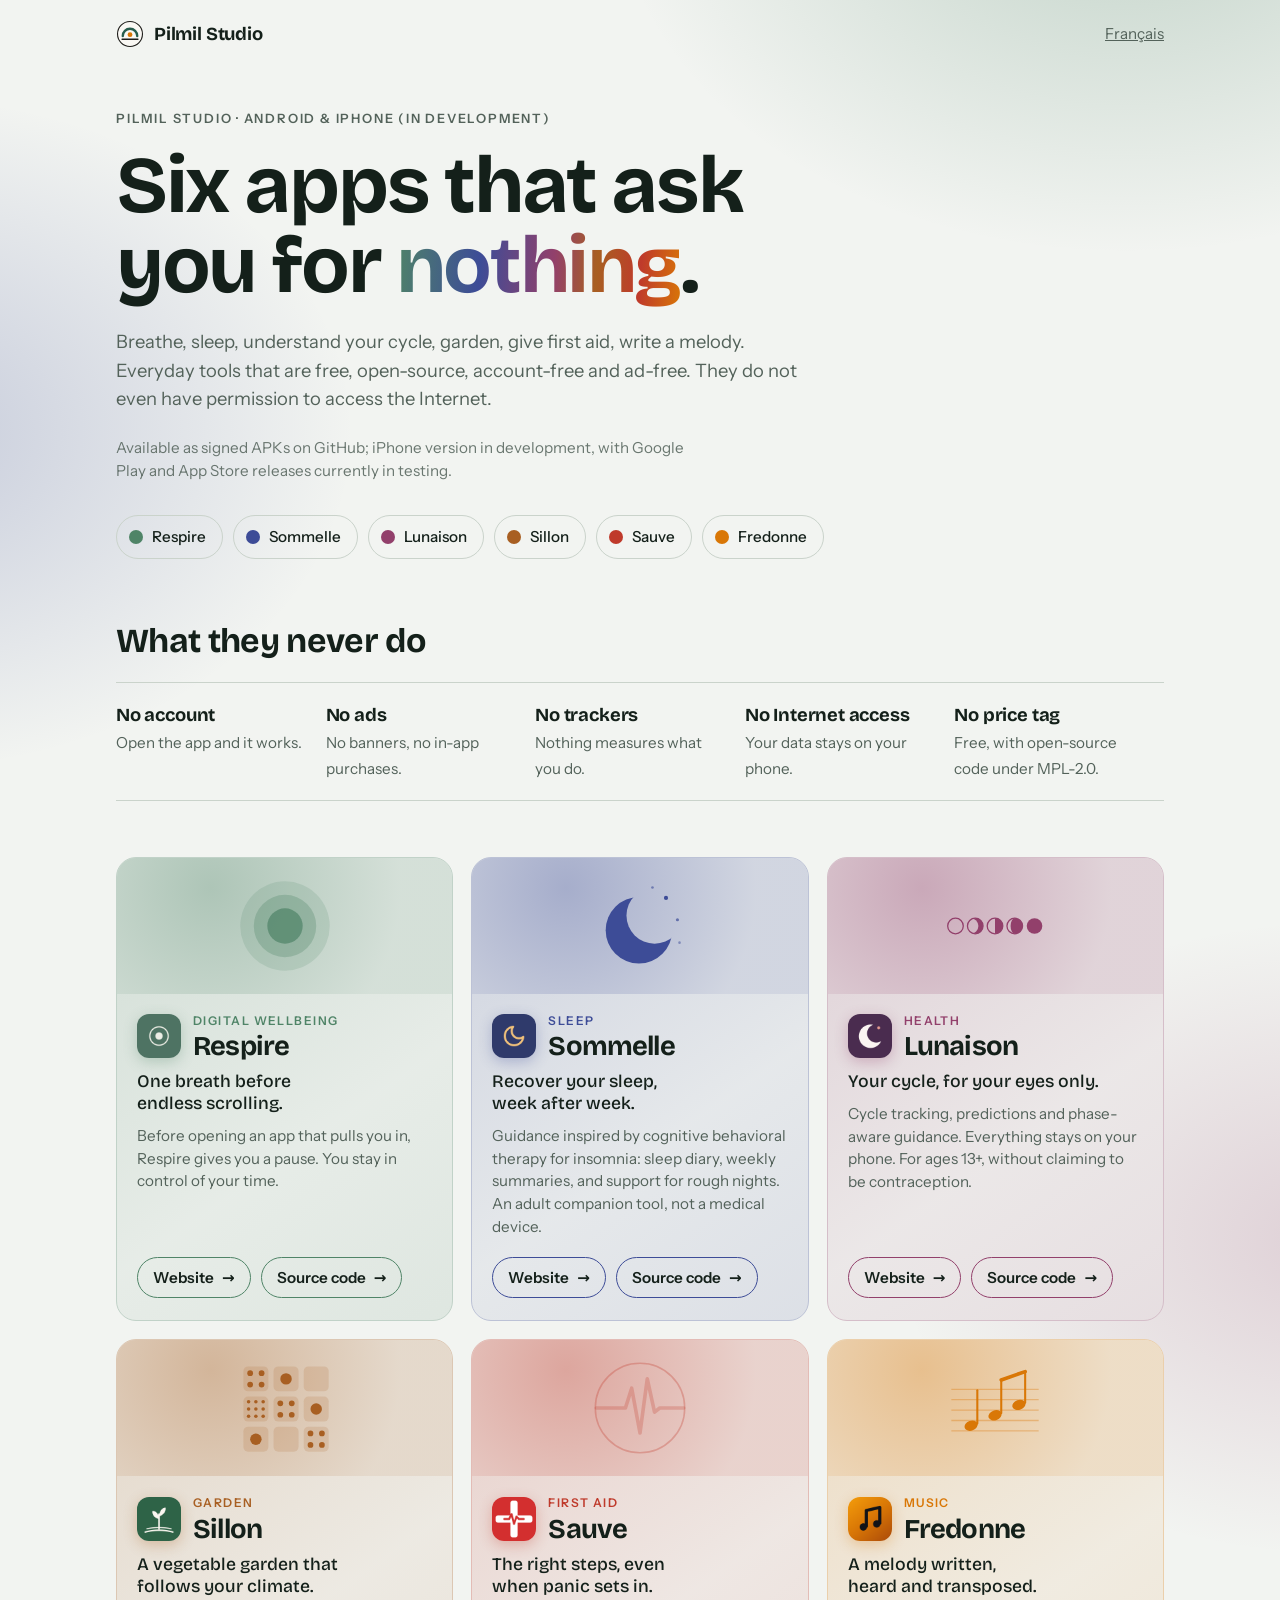
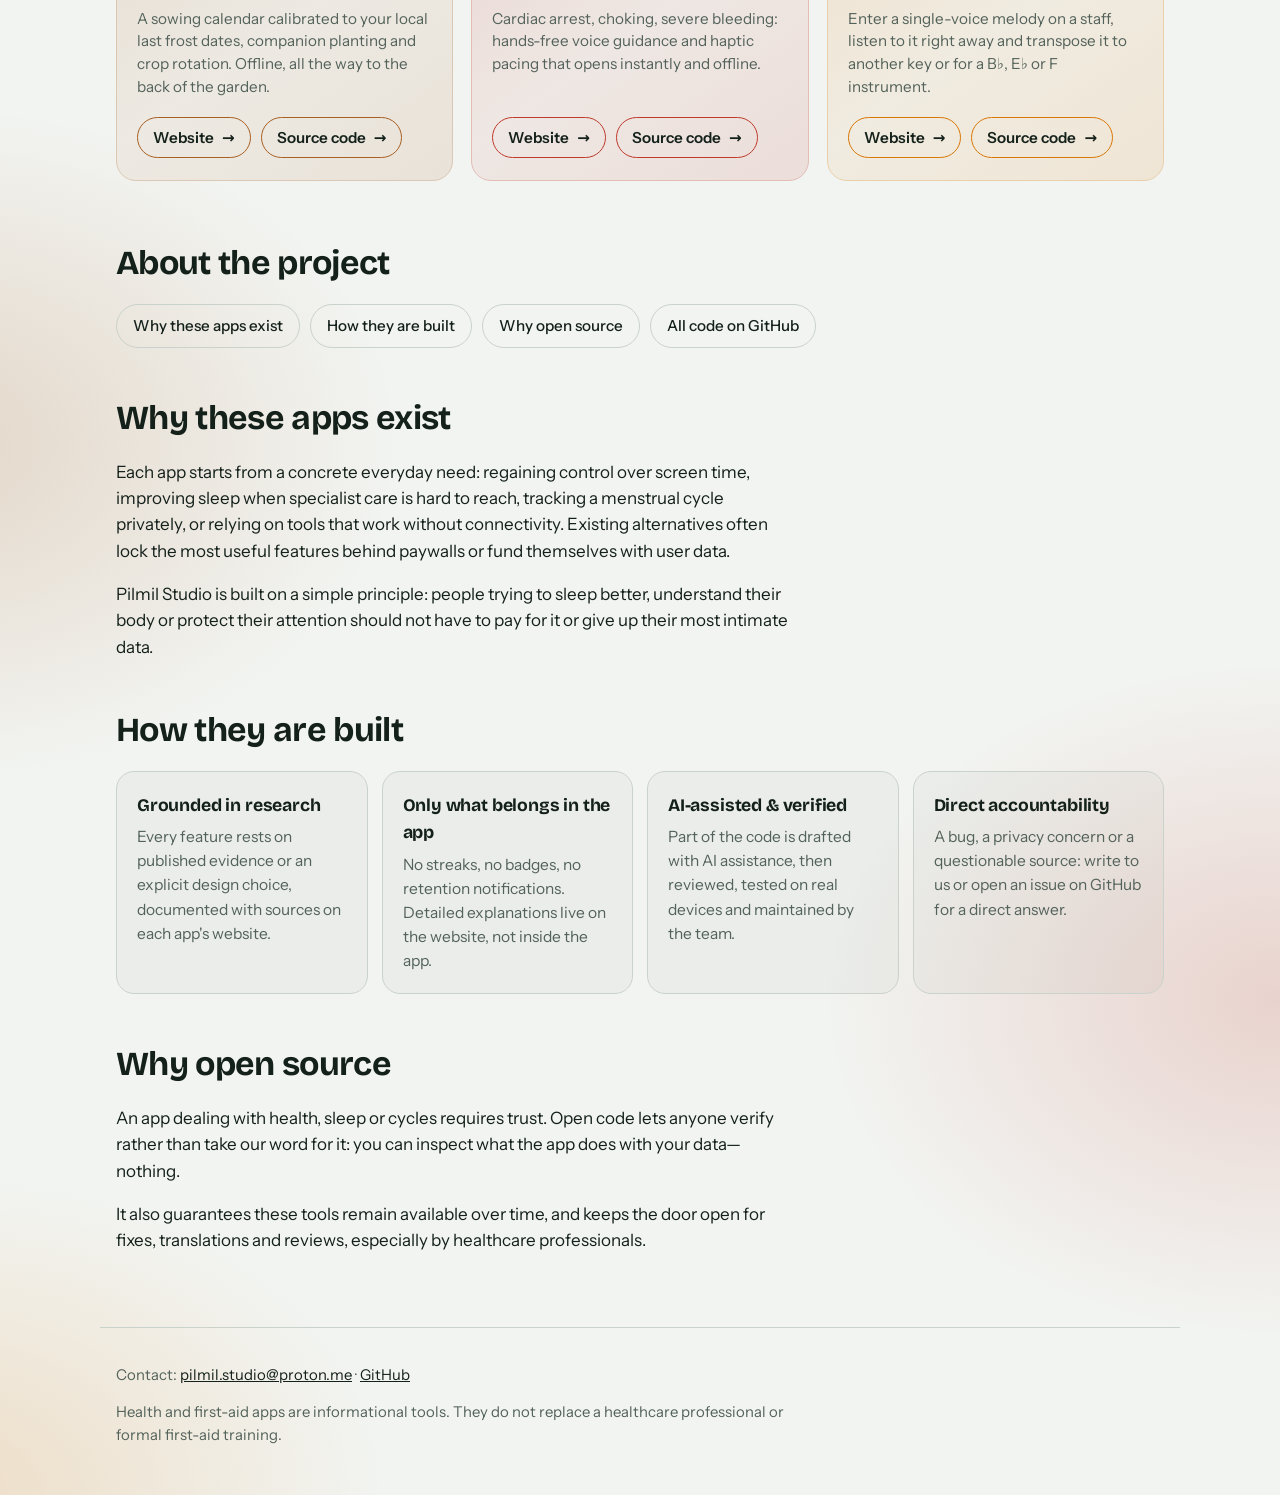
==== en/index.html @ 6a4587ff "docs,ui: remove city name from public metadata and update iOS/store testing status" ====
<!doctype html>
<html lang="en">
<head>
<meta charset="utf-8">
<meta name="viewport" content="width=device-width, initial-scale=1">
<title>Pilmil Studio · Free, open-source, offline apps (Android &amp; iPhone)</title>
<meta name="description" content="Free and open-source apps for Android and iPhone (in development) with no ads and no tracking, grounded in research: Respire, Sommelle, Lunaison, Sillon, Sauve and Fredonne.">
<meta property="og:type" content="website">
<meta property="og:title" content="Pilmil Studio · Free, open-source, offline apps (Android &amp; iPhone)">
<meta property="og:description" content="Six free and open-source apps for Android and iPhone with no ads and no data collection.">
<link rel="canonical" href="https://pilmil-studio.github.io/en/">
<link rel="alternate" hreflang="fr" href="https://pilmil-studio.github.io/">
<link rel="alternate" hreflang="en" href="https://pilmil-studio.github.io/en/">
<link rel="alternate" hreflang="x-default" href="https://pilmil-studio.github.io/">
<meta property="og:url" content="https://pilmil-studio.github.io/en/">
<meta property="og:site_name" content="Pilmil Studio">
<meta property="og:locale" content="en_US">
<meta property="og:locale:alternate" content="fr_FR">
<meta property="og:image" content="https://pilmil-studio.github.io/img/og-pilmil-1200x630.jpg">
<meta property="og:image:width" content="1200">
<meta property="og:image:height" content="630">
<meta property="og:image:alt" content="Pilmil Studio: free, open-source, offline apps">
<meta name="twitter:card" content="summary_large_image">
<script type="application/ld+json">{"@context":"https://schema.org","@graph":[{"@type":"Organization","@id":"https://pilmil-studio.github.io/#org","name":"Pilmil Studio","url":"https://pilmil-studio.github.io/","logo":"https://pilmil-studio.github.io/img/pilmil-logo-512.png","email":"pilmil.studio@proton.me","sameAs":["https://github.com/Pilmil-Studio"]},{"@type":"WebSite","url":"https://pilmil-studio.github.io/en/","name":"Pilmil Studio","inLanguage":"en","publisher":{"@id":"https://pilmil-studio.github.io/#org"}},{"@type":"MobileApplication","name":"Lunaison","operatingSystem":"Android, iOS","applicationCategory":"HealthApplication","description":"Offline menstrual cycle tracker, no account.","url":"https://pilmil-studio.github.io/lunaison/","offers":{"@type":"Offer","price":"0","priceCurrency":"EUR"},"license":"https://www.mozilla.org/MPL/2.0/","author":{"@id":"https://pilmil-studio.github.io/#org"}},{"@type":"MobileApplication","name":"Sommelle","operatingSystem":"Android, iOS","applicationCategory":"HealthApplication","description":"Offline CBT-I program for insomnia.","url":"https://pilmil-studio.github.io/sommelle/","offers":{"@type":"Offer","price":"0","priceCurrency":"EUR"},"license":"https://www.mozilla.org/MPL/2.0/","author":{"@id":"https://pilmil-studio.github.io/#org"}},{"@type":"MobileApplication","name":"Respire","operatingSystem":"Android, iOS","applicationCategory":"LifestyleApplication","description":"A breathing pause before the apps you open on autopilot.","url":"https://pilmil-studio.github.io/respire/","offers":{"@type":"Offer","price":"0","priceCurrency":"EUR"},"license":"https://www.mozilla.org/MPL/2.0/","author":{"@id":"https://pilmil-studio.github.io/#org"}},{"@type":"MobileApplication","name":"Sauve","operatingSystem":"Android, iOS","applicationCategory":"HealthApplication","description":"Offline first aid with voice and haptic guidance.","url":"https://pilmil-studio.github.io/sauve/","offers":{"@type":"Offer","price":"0","priceCurrency":"EUR"},"license":"https://www.mozilla.org/MPL/2.0/","author":{"@id":"https://pilmil-studio.github.io/#org"}},{"@type":"MobileApplication","name":"Sillon","operatingSystem":"Android, iOS","applicationCategory":"LifestyleApplication","description":"Vegetable garden planner based on your last frost date.","url":"https://pilmil-studio.github.io/sillon/","offers":{"@type":"Offer","price":"0","priceCurrency":"EUR"},"license":"https://www.mozilla.org/MPL/2.0/","author":{"@id":"https://pilmil-studio.github.io/#org"}},{"@type":"MobileApplication","name":"Fredonne","operatingSystem":"Android, iOS","applicationCategory":"MusicApplication","description":"Write, hear and transpose a melody, offline.","url":"https://pilmil-studio.github.io/fredonne/","offers":{"@type":"Offer","price":"0","priceCurrency":"EUR"},"license":"https://www.mozilla.org/MPL/2.0/","author":{"@id":"https://pilmil-studio.github.io/#org"}}]}</script>
<link rel="icon" href="../img/pilmil-ilot.svg" type="image/svg+xml">
<link rel="stylesheet" href="../css/home.css">
</head>
<body>
<header class="wrap top">
  <a class="mark" href="./" style="display:inline-flex;align-items:center;gap:10px;"><img src="../img/pilmil-ilot.svg" alt="" width="28" height="28" style="display:block;">Pilmil Studio</a>
  <a class="gh" href="../" lang="fr">Français</a>
</header>

<main id="top">
  <section class="wrap hero">
    <p class="kicker">Pilmil Studio · Android &amp; iPhone (in development)</p>
    <h1>Six apps that ask you for <span class="grad">nothing</span>.</h1>
    <p class="lead">Breathe, sleep, understand your cycle, garden, give first aid, write a melody. Everyday tools that are free, open-source, account-free and ad-free. They do not even have permission to access the Internet.</p>
    <p class="lead" style="font-size:0.95rem;opacity:0.85;">Available as signed APKs on GitHub; iPhone version in development, with Google Play and App Store releases currently in testing.</p>
    <ul class="pebbles">
      <li><a href="#respire" style="--c: var(--respire)"><i></i>Respire</a></li>
      <li><a href="#sommelle" style="--c: var(--sommelle)"><i></i>Sommelle</a></li>
      <li><a href="#lunaison" style="--c: var(--lunaison)"><i></i>Lunaison</a></li>
      <li><a href="#sillon" style="--c: var(--sillon)"><i></i>Sillon</a></li>
      <li><a href="#sauve" style="--c: var(--sauve)"><i></i>Sauve</a></li>
      <li><a href="#fredonne" style="--c: var(--fredonne)"><i></i>Fredonne</a></li>
    </ul>
  </section>

  <section class="wrap rules" aria-labelledby="rules-title">
    <h2 id="rules-title">What they never do</h2>
    <ul class="rule-list">
      <li><strong>No account</strong><span>Open the app and it works.</span></li>
      <li><strong>No ads</strong><span>No banners, no in-app purchases.</span></li>
      <li><strong>No trackers</strong><span>Nothing measures what you do.</span></li>
      <li><strong>No Internet access</strong><span>Your data stays on your phone.</span></li>
      <li><strong>No price tag</strong><span>Free, with open-source code under MPL-2.0.</span></li>
    </ul>
  </section>

  <section class="wrap apps" aria-label="The six apps">

    <article class="app" id="respire">
      <div class="glyph" aria-hidden="true">
        <svg viewBox="0 0 200 200" role="presentation">
          <circle class="breath b1 a-fill" cx="100" cy="100" r="86" fill-opacity="0.16"/>
          <circle class="breath b2 a-fill" cx="100" cy="100" r="60" fill-opacity="0.3"/>
          <circle class="breath b3 a-fill" cx="100" cy="100" r="34" fill-opacity="0.7"/>
        </svg>
      </div>
      <div class="copy">
        <div class="app-head">
          <img class="app-logo" src="../img/apps/respire.png" alt="Respire logo" width="44" height="44">
          <div>
            <span class="tag">Digital wellbeing</span>
            <h3>Respire</h3>
          </div>
        </div>
        <p class="promise">One breath before endless scrolling.</p>
        <p class="detail">Before opening an app that pulls you in, Respire gives you a pause. You stay in control of your time.</p>
        <div class="links"><a class="go" href="https://pilmil-studio.github.io/respire/">Website <span aria-hidden="true">→</span></a> <a class="go" href="https://github.com/Pilmil-Studio/respire">Source code <span aria-hidden="true">→</span></a></div>
      </div>
    </article>

    <article class="app" id="sommelle">
      <div class="glyph" aria-hidden="true">
        <svg viewBox="0 0 200 200" role="presentation">
          <mask id="m-som"><rect width="200" height="200" fill="#fff"/><circle cx="128" cy="80" r="54" fill="#000"/></mask>
          <circle class="a-fill" cx="98" cy="108" r="64" mask="url(#m-som)"/>
          <circle class="a-fill" cx="150" cy="46" r="4"/>
          <circle class="a-fill" cx="172" cy="88" r="3" fill-opacity="0.7"/>
          <circle class="a-fill" cx="124" cy="26" r="2.5" fill-opacity="0.6"/>
          <circle class="a-fill" cx="176" cy="132" r="2.5" fill-opacity="0.5"/>
        </svg>
      </div>
      <div class="copy">
        <div class="app-head">
          <img class="app-logo" src="../img/apps/sommelle.png" alt="Sommelle logo" width="44" height="44">
          <div>
            <span class="tag">Sleep</span>
            <h3>Sommelle</h3>
          </div>
        </div>
        <p class="promise">Recover your sleep, week after week.</p>
        <p class="detail">Guidance inspired by cognitive behavioral therapy for insomnia: sleep diary, weekly summaries, and support for rough nights. An adult companion tool, not a medical device.</p>
        <div class="links"><a class="go" href="https://pilmil-studio.github.io/sommelle/en/">Website <span aria-hidden="true">→</span></a> <a class="go" href="https://github.com/Pilmil-Studio/sommelle">Source code <span aria-hidden="true">→</span></a></div>
      </div>
    </article>

    <article class="app" id="lunaison">
      <div class="glyph" aria-hidden="true">
        <svg viewBox="0 0 200 200" role="presentation">
          <mask id="m-lu"><rect width="200" height="200" fill="#fff"/><circle cx="53" cy="100" r="15" fill="#000"/></mask>
          <circle class="a-stroke" cx="24" cy="100" r="15" stroke-width="2.5"/>
          <circle class="a-stroke" cx="62" cy="100" r="15" stroke-width="2.5"/>
          <circle class="a-fill" cx="62" cy="100" r="15" mask="url(#m-lu)"/>
          <circle class="a-stroke" cx="100" cy="100" r="15" stroke-width="2.5"/>
          <path class="a-fill" d="M100 85 A15 15 0 0 1 100 115 Z"/>
          <circle class="a-stroke" cx="138" cy="100" r="15" stroke-width="2.5"/>
          <path class="a-fill" d="M138 85 A15 15 0 0 1 138 115 Z"/>
          <ellipse class="a-fill" cx="138" cy="100" rx="8" ry="15"/>
          <circle class="a-fill" cx="176" cy="100" r="15"/>
        </svg>
      </div>
      <div class="copy">
        <div class="app-head">
          <img class="app-logo" src="../img/apps/lunaison.png" alt="Lunaison logo" width="44" height="44">
          <div>
            <span class="tag">Health</span>
            <h3>Lunaison</h3>
          </div>
        </div>
        <p class="promise">Your cycle, for your eyes only.</p>
        <p class="detail">Cycle tracking, predictions and phase-aware guidance. Everything stays on your phone. For ages 13+, without claiming to be contraception.</p>
        <div class="links"><a class="go" href="https://pilmil-studio.github.io/lunaison/en/">Website <span aria-hidden="true">→</span></a> <a class="go" href="https://github.com/Pilmil-Studio/lunaison">Source code <span aria-hidden="true">→</span></a></div>
      </div>
    </article>

    <article class="app" id="sillon">
      <div class="glyph" aria-hidden="true">
        <svg viewBox="0 0 200 200" role="presentation">
          <rect class="a-fill" x="20" y="20" width="48" height="48" rx="9" fill-opacity="0.16"/>
          <circle class="a-fill" cx="33" cy="33" r="5.5"/>
          <circle class="a-fill" cx="33" cy="55" r="5.5"/>
          <circle class="a-fill" cx="55" cy="33" r="5.5"/>
          <circle class="a-fill" cx="55" cy="55" r="5.5"/>
          <rect class="a-fill" x="78" y="20" width="48" height="48" rx="9" fill-opacity="0.16"/>
          <circle class="a-fill" cx="102" cy="44" r="11"/>
          <rect class="a-fill" x="136" y="20" width="48" height="48" rx="9" fill-opacity="0.16"/>
          <rect class="a-fill" x="20" y="78" width="48" height="48" rx="9" fill-opacity="0.16"/>
          <circle class="a-fill" cx="30" cy="88" r="3.4"/>
          <circle class="a-fill" cx="30" cy="102" r="3.4"/>
          <circle class="a-fill" cx="30" cy="116" r="3.4"/>
          <circle class="a-fill" cx="44" cy="88" r="3.4"/>
          <circle class="a-fill" cx="44" cy="102" r="3.4"/>
          <circle class="a-fill" cx="44" cy="116" r="3.4"/>
          <circle class="a-fill" cx="58" cy="88" r="3.4"/>
          <circle class="a-fill" cx="58" cy="102" r="3.4"/>
          <circle class="a-fill" cx="58" cy="116" r="3.4"/>
          <rect class="a-fill" x="78" y="78" width="48" height="48" rx="9" fill-opacity="0.16"/>
          <circle class="a-fill" cx="91" cy="91" r="5.5"/>
          <circle class="a-fill" cx="91" cy="113" r="5.5"/>
          <circle class="a-fill" cx="113" cy="91" r="5.5"/>
          <circle class="a-fill" cx="113" cy="113" r="5.5"/>
          <rect class="a-fill" x="136" y="78" width="48" height="48" rx="9" fill-opacity="0.16"/>
          <circle class="a-fill" cx="160" cy="102" r="11"/>
          <rect class="a-fill" x="20" y="136" width="48" height="48" rx="9" fill-opacity="0.16"/>
          <circle class="a-fill" cx="44" cy="160" r="11"/>
          <rect class="a-fill" x="78" y="136" width="48" height="48" rx="9" fill-opacity="0.16"/>
          <rect class="a-fill" x="136" y="136" width="48" height="48" rx="9" fill-opacity="0.16"/>
          <circle class="a-fill" cx="149" cy="149" r="5.5"/>
          <circle class="a-fill" cx="149" cy="171" r="5.5"/>
          <circle class="a-fill" cx="171" cy="149" r="5.5"/>
          <circle class="a-fill" cx="171" cy="171" r="5.5"/>
        </svg>
      </div>
      <div class="copy">
        <div class="app-head">
          <img class="app-logo" src="../img/apps/sillon.png" alt="Sillon logo" width="44" height="44">
          <div>
            <span class="tag">Garden</span>
            <h3>Sillon</h3>
          </div>
        </div>
        <p class="promise">A vegetable garden that follows your climate.</p>
        <p class="detail">A sowing calendar calibrated to your local last frost dates, companion planting and crop rotation. Offline, all the way to the back of the garden.</p>
        <div class="links"><a class="go" href="https://pilmil-studio.github.io/sillon/">Website <span aria-hidden="true">→</span></a> <a class="go" href="https://github.com/Pilmil-Studio/sillon">Source code <span aria-hidden="true">→</span></a></div>
      </div>
    </article>

    <article class="app" id="sauve">
      <div class="glyph" aria-hidden="true">
        <svg viewBox="0 0 200 200" role="presentation">
          <circle class="a-stroke" cx="100" cy="100" r="86" stroke-width="3" stroke-opacity="0.3"/>
          <path class="a-stroke" d="M16 100 H58 L72 100 L84 62 L100 148 L114 44 L128 108 L138 100 H184" stroke-opacity="0.25" stroke-width="7" stroke-linecap="round" stroke-linejoin="round"/>
          <path class="a-stroke pulse" pathLength="100" d="M16 100 H58 L72 100 L84 62 L100 148 L114 44 L128 108 L138 100 H184" stroke-width="7" stroke-linecap="round" stroke-linejoin="round"/>
        </svg>
      </div>
      <div class="copy">
        <div class="app-head">
          <img class="app-logo" src="../img/apps/sauve.png" alt="Sauve logo" width="44" height="44">
          <div>
            <span class="tag">First aid</span>
            <h3>Sauve</h3>
          </div>
        </div>
        <p class="promise">The right steps, even when panic sets in.</p>
        <p class="detail">Cardiac arrest, choking, severe bleeding: hands-free voice guidance and haptic pacing that opens instantly and offline.</p>
        <div class="links"><a class="go" href="https://pilmil-studio.github.io/sauve/en/">Website <span aria-hidden="true">→</span></a> <a class="go" href="https://github.com/Pilmil-Studio/sauve">Source code <span aria-hidden="true">→</span></a></div>
      </div>
    </article>

    <article class="app" id="fredonne">
      <div class="glyph" aria-hidden="true">
        <svg viewBox="0 0 200 200" role="presentation">
          <path class="a-stroke" d="M16 64 H184 M16 84 H184 M16 104 H184 M16 124 H184 M16 144 H184" stroke-width="2.5" stroke-opacity="0.35"/>
          <ellipse class="a-fill" cx="54" cy="134" rx="13" ry="9.5" transform="rotate(-20 54 134)"/>
          <path class="a-stroke" d="M66 130 V66" stroke-width="4" stroke-linecap="round"/>
          <ellipse class="a-fill" cx="100" cy="114" rx="13" ry="9.5" transform="rotate(-20 100 114)"/>
          <path class="a-stroke" d="M112 110 V46" stroke-width="4" stroke-linecap="round"/>
          <ellipse class="a-fill" cx="146" cy="94" rx="13" ry="9.5" transform="rotate(-20 146 94)"/>
          <path class="a-stroke" d="M158 90 V30" stroke-width="4" stroke-linecap="round"/>
          <path class="a-stroke" d="M112 46 L158 30" stroke-width="7" stroke-linecap="round"/>
        </svg>
      </div>
      <div class="copy">
        <div class="app-head">
          <img class="app-logo" src="../img/apps/fredonne.png" alt="Fredonne logo" width="44" height="44">
          <div>
            <span class="tag">Music</span>
            <h3>Fredonne</h3>
          </div>
        </div>
        <p class="promise">A melody written, heard and transposed.</p>
        <p class="detail">Enter a single-voice melody on a staff, listen to it right away and transpose it to another key or for a B♭, E♭ or F instrument.</p>
        <div class="links"><a class="go" href="https://pilmil-studio.github.io/fredonne/">Website <span aria-hidden="true">→</span></a> <a class="go" href="https://github.com/Pilmil-Studio/fredonne">Source code <span aria-hidden="true">→</span></a></div>
      </div>
    </article>

  </section>

  <section class="wrap about" id="about">
    <h2>About the project</h2>
    <ul class="jump">
      <li><a href="#why">Why these apps exist</a></li>
      <li><a href="#principles">How they are built</a></li>
      <li><a href="#open-source">Why open source</a></li>
      <li><a href="https://github.com/Pilmil-Studio">All code on GitHub</a></li>
    </ul>

    <h2 id="why">Why these apps exist</h2>
    <div class="prose">
      <p>Each app starts from a concrete everyday need: regaining control over screen time, improving sleep when specialist care is hard to reach, tracking a menstrual cycle privately, or relying on tools that work without connectivity. Existing alternatives often lock the most useful features behind paywalls or fund themselves with user data.</p>
      <p>Pilmil Studio is built on a simple principle: people trying to sleep better, understand their body or protect their attention should not have to pay for it or give up their most intimate data.</p>
    </div>

    <h2 id="principles">How they are built</h2>
    <ul class="principles">
      <li><h3>Grounded in research</h3><p>Every feature rests on published evidence or an explicit design choice, documented with sources on each app's website.</p></li>
      <li><h3>Only what belongs in the app</h3><p>No streaks, no badges, no retention notifications. Detailed explanations live on the website, not inside the app.</p></li>
      <li><h3>AI-assisted &amp; verified</h3><p>Part of the code is drafted with AI assistance, then reviewed, tested on real devices and maintained by the team.</p></li>
      <li><h3>Direct accountability</h3><p>A bug, a privacy concern or a questionable source: write to us or open an issue on GitHub for a direct answer.</p></li>
    </ul>

    <h2 id="open-source">Why open source</h2>
    <div class="prose">
      <p>An app dealing with health, sleep or cycles requires trust. Open code lets anyone verify rather than take our word for it: you can inspect what the app does with your data—nothing.</p>
      <p>It also guarantees these tools remain available over time, and keeps the door open for fixes, translations and reviews, especially by healthcare professionals.</p>
    </div>
  </section>
</main>

<footer class="wrap foot">
  <p>Contact: <a href="mailto:pilmil.studio@proton.me">pilmil.studio@proton.me</a> · <a href="https://github.com/Pilmil-Studio">GitHub</a></p>
  <p>Health and first-aid apps are informational tools. They do not replace a healthcare professional or formal first-aid training.</p>
</footer>
</body>
</html>
---- css/home.css ----
/* Polices servies depuis ce site (licence SIL OFL 1.1, voir fonts/) : la page ne charge rien d'ailleurs. */
@font-face {
  font-family: 'Bricolage Grotesque';
  src: url('../fonts/bricolage-grotesque-latin-wght-normal.woff2') format('woff2');
  font-weight: 200 800;
  font-style: normal;
  font-display: swap;
}
@font-face {
  font-family: 'Instrument Sans';
  src: url('../fonts/instrument-sans-latin-wght-normal.woff2') format('woff2');
  font-weight: 400 700;
  font-style: normal;
  font-display: swap;
}
/* Concept : une page calme, six panneaux de couleur, un glyphe dessiné et le logo réel par appli. */
:root {
  --bg: #F2F4F1;
  --fg: #14201A;
  --muted: #53625A;
  --line: #CAD3CB;
  --respire: #4F8467;
  --sommelle: #3D4C97;
  --lunaison: #92406B;
  --sillon: #A85F22;
  --sauve: #BF3A2B;
  --fredonne: #D97706;
  --font-display: 'Bricolage Grotesque', 'Segoe UI', system-ui, sans-serif;
  --font-body: 'Instrument Sans', 'Segoe UI', system-ui, sans-serif;
}
@media (prefers-color-scheme: dark) {
  :root:not([data-theme="light"]) {
    --bg: #0F1411; --fg: #E8EEE9; --muted: #9DABA2; --line: #27322B;
    --respire: #86B99B; --sommelle: #8E9DEC; --lunaison: #D882AB; --sillon: #E39A52; --sauve: #F2735F; --fredonne: #FBBF24;
    color-scheme: dark;
  }
}
:root[data-theme="dark"] {
  --bg: #0F1411; --fg: #E8EEE9; --muted: #9DABA2; --line: #27322B;
  --respire: #86B99B; --sommelle: #8E9DEC; --lunaison: #D882AB; --sillon: #E39A52; --sauve: #F2735F; --fredonne: #FBBF24;
  color-scheme: dark;
}

* { box-sizing: border-box; }
body {
  margin: 0;
  background-color: var(--bg);
  background-image:
    radial-gradient(52rem 38rem at 88% -4%, color-mix(in srgb, var(--respire) 30%, transparent), transparent 62%),
    radial-gradient(46rem 34rem at -8% 14%, color-mix(in srgb, var(--sommelle) 24%, transparent), transparent 62%),
    radial-gradient(44rem 32rem at 104% 40%, color-mix(in srgb, var(--lunaison) 20%, transparent), transparent 62%),
    radial-gradient(48rem 34rem at -6% 66%, color-mix(in srgb, var(--sillon) 20%, transparent), transparent 62%),
    radial-gradient(46rem 34rem at 100% 84%, color-mix(in srgb, var(--sauve) 18%, transparent), transparent 62%),
    radial-gradient(44rem 32rem at -4% 100%, color-mix(in srgb, var(--fredonne) 18%, transparent), transparent 62%);
  background-repeat: no-repeat;
  color: var(--fg);
  font-family: var(--font-body);
  font-size: 17px;
  line-height: 1.55;
}
a { color: inherit; }
:focus-visible { outline: 3px solid var(--fg); outline-offset: 3px; border-radius: 6px; }

.wrap {
  max-width: 1080px;
  margin: 0 auto;
  padding-left: max(16px, env(safe-area-inset-left, 0px));
  padding-right: max(16px, env(safe-area-inset-right, 0px));
}

/* En-tête */
.top { display: flex; justify-content: space-between; align-items: center; gap: 16px; padding-block: 20px; }
.mark { font-family: var(--font-display); font-weight: 700; font-size: 1.15rem; letter-spacing: -0.01em; text-decoration: none; }
.top a.gh { font-size: 0.95rem; color: var(--muted); }

/* Hero */
.hero { padding-block: 40px 28px; }
.kicker { font-size: 0.8rem; font-weight: 600; letter-spacing: 0.14em; text-transform: uppercase; color: var(--muted); margin: 0 0 18px; }
h1 {
  font-family: var(--font-display);
  font-weight: 700;
  font-size: clamp(2.5rem, 8vw, 5rem);
  line-height: 1.0;
  letter-spacing: -0.03em;
  margin: 0;
  max-width: 13em;
  text-wrap: balance;
}
.grad {
  background: linear-gradient(95deg, var(--respire), var(--sommelle) 30%, var(--lunaison) 55%, var(--sillon) 70%, var(--sauve) 85%, var(--fredonne));
  -webkit-background-clip: text;
  background-clip: text;
  color: transparent;
}
.lead { font-size: 1.15rem; color: var(--muted); max-width: 38em; margin: 22px 0 0; }
.pebbles { display: flex; flex-wrap: wrap; gap: 10px; margin: 32px 0 0; padding: 0; list-style: none; }
.pebbles a {
  display: inline-flex; align-items: center; gap: 9px;
  padding: 9px 16px 9px 12px;
  border: 1px solid var(--line);
  border-radius: 999px;
  text-decoration: none;
  font-weight: 500;
  font-size: 0.95rem;
}
.pebbles a:hover { border-color: var(--fg); }
.pebbles i { width: 14px; height: 14px; border-radius: 50%; background: var(--c); display: block; }

/* Principes */
.rules { padding-block: 36px; }
h2 { font-family: var(--font-display); font-weight: 700; font-size: clamp(1.5rem, 4vw, 2.1rem); letter-spacing: -0.02em; line-height: 1.1; margin: 0 0 22px; text-wrap: balance; }
.rule-list { display: grid; grid-template-columns: repeat(auto-fit, minmax(170px, 1fr)); gap: 0; margin: 0; padding: 0; list-style: none; border-top: 1px solid var(--line); }
.rule-list li { padding: 18px 18px 18px 0; border-bottom: 1px solid var(--line); min-width: 0; }
.rule-list strong { display: block; font-family: var(--font-display); font-size: 1.15rem; letter-spacing: -0.01em; }
.rule-list span { color: var(--muted); font-size: 0.95rem; }

/* Applis */
.apps { display: grid; grid-template-columns: minmax(0, 1fr); gap: 18px; padding-block: 20px 56px; }
@media (min-width: 640px) { .apps { grid-template-columns: repeat(2, minmax(0, 1fr)); } }
@media (min-width: 980px) { .apps { grid-template-columns: repeat(3, minmax(0, 1fr)); } }
.app {
  --a: var(--respire);
  display: grid;
  grid-template-columns: minmax(0, 1fr);
  grid-template-rows: auto 1fr;
  gap: 0;
  border-radius: 20px;
  overflow: hidden;
  background: linear-gradient(145deg, color-mix(in srgb, var(--a) 20%, var(--bg)) 0%, color-mix(in srgb, var(--a) 7%, var(--bg)) 60%, color-mix(in srgb, var(--a) 12%, var(--bg)) 100%);
  border: 1px solid color-mix(in srgb, var(--a) 30%, var(--bg));
}
.glyph {
  background: radial-gradient(circle at 28% 22%, color-mix(in srgb, var(--a) 42%, var(--bg)) 0%, color-mix(in srgb, var(--a) 18%, var(--bg)) 72%);
  display: grid; place-items: center;
  padding: 16px;
}
.glyph svg { width: 104px; height: auto; display: block; }
.copy { padding: 18px 20px 22px; min-width: 0; display: flex; flex-direction: column; }
.app-head { display: flex; align-items: center; gap: 12px; margin-bottom: 10px; }
.app-logo {
  width: 44px;
  height: 44px;
  border-radius: 12px;
  flex-shrink: 0;
  box-shadow: 0 4px 14px color-mix(in srgb, var(--a) 30%, transparent);
  object-fit: cover;
}
.tag { display: block; font-size: 0.75rem; font-weight: 600; letter-spacing: 0.12em; text-transform: uppercase; color: var(--a); margin: 0 0 2px; }
.app h3 { font-family: var(--font-display); font-weight: 700; font-size: 1.7rem; letter-spacing: -0.03em; line-height: 1.05; margin: 0; }
.app .promise { font-family: var(--font-display); font-weight: 500; font-size: 1.1rem; line-height: 1.25; margin: 0 0 10px; text-wrap: balance; }
.app p.detail { color: var(--muted); font-size: 0.95rem; line-height: 1.5; margin: 0 0 18px; flex: 1; }
.go { display: inline-flex; align-items: center; gap: 8px; padding: 8px 15px; border-radius: 999px; border: 1.5px solid var(--a); color: var(--fg); text-decoration: none; font-weight: 600; font-size: 0.95rem; }
.go:hover { background: linear-gradient(120deg, var(--a), color-mix(in srgb, var(--a) 65%, var(--fg))); color: var(--bg); }
.app.soon { --a: var(--fg); background: transparent; border: 1.5px dashed var(--line); }
.app.soon .glyph { background: color-mix(in srgb, var(--fg) 5%, transparent); }

#respire { --a: var(--respire); }
#sommelle { --a: var(--sommelle); }
#lunaison { --a: var(--lunaison); }
#sillon { --a: var(--sillon); }
#sauve { --a: var(--sauve); }
#fredonne { --a: var(--fredonne); }

/* Glyphes */
.a-fill { fill: var(--a); }
.a-stroke { stroke: var(--a); fill: none; }
.breath { transform-box: fill-box; transform-origin: center; animation: breathe 7s ease-in-out infinite; }
.breath.b2 { animation-delay: 0.35s; }
.breath.b3 { animation-delay: 0.7s; }
@keyframes breathe { 0%, 100% { transform: scale(0.84); } 50% { transform: scale(1.06); } }
.pulse { stroke-dasharray: 100; stroke-dashoffset: 100; animation: draw 3s ease-in-out infinite; }
@keyframes draw { 0% { stroke-dashoffset: 100; } 55%, 85% { stroke-dashoffset: 0; } 100% { stroke-dashoffset: -100; } }
@media (prefers-reduced-motion: reduce) {
  .breath { animation: none; }
  .pulse { animation: none; stroke-dashoffset: 0; }
}

/* Pied de page */
.foot { border-top: 1px solid var(--line); padding-block: 36px 48px; display: grid; gap: 14px; color: var(--muted); font-size: 0.93rem; }
.foot p { margin: 0; max-width: 46em; }
.foot strong { color: var(--fg); }
.mail { user-select: all; color: var(--fg); font-weight: 500; }

/* Comprendre le projet */
.about { padding-block: 8px 56px; }
.about h2 { margin-top: 52px; }
.about h2:first-child { margin-top: 0; }
.jump { display: flex; flex-wrap: wrap; gap: 10px; margin: 0 0 8px; padding: 0; list-style: none; }
.jump a { display: inline-block; padding: 9px 16px; border: 1px solid var(--line); border-radius: 999px; text-decoration: none; font-weight: 500; font-size: 0.95rem; }
.jump a:hover { border-color: var(--fg); }
.prose p { max-width: 40em; margin: 0 0 1em; }
.principles { display: grid; grid-template-columns: repeat(auto-fit, minmax(240px, 1fr)); gap: 14px; margin: 0; padding: 0; list-style: none; }
.principles li { padding: 20px; border: 1px solid var(--line); border-radius: 18px; background: color-mix(in srgb, var(--fg) 3%, transparent); min-width: 0; }
.principles h3 { font-family: var(--font-display); font-size: 1.1rem; letter-spacing: -0.01em; margin: 0 0 6px; }
.principles p { margin: 0; color: var(--muted); font-size: 0.97rem; }
.links { display: flex; flex-wrap: wrap; gap: 10px; }
.foot a { color: var(--fg); }
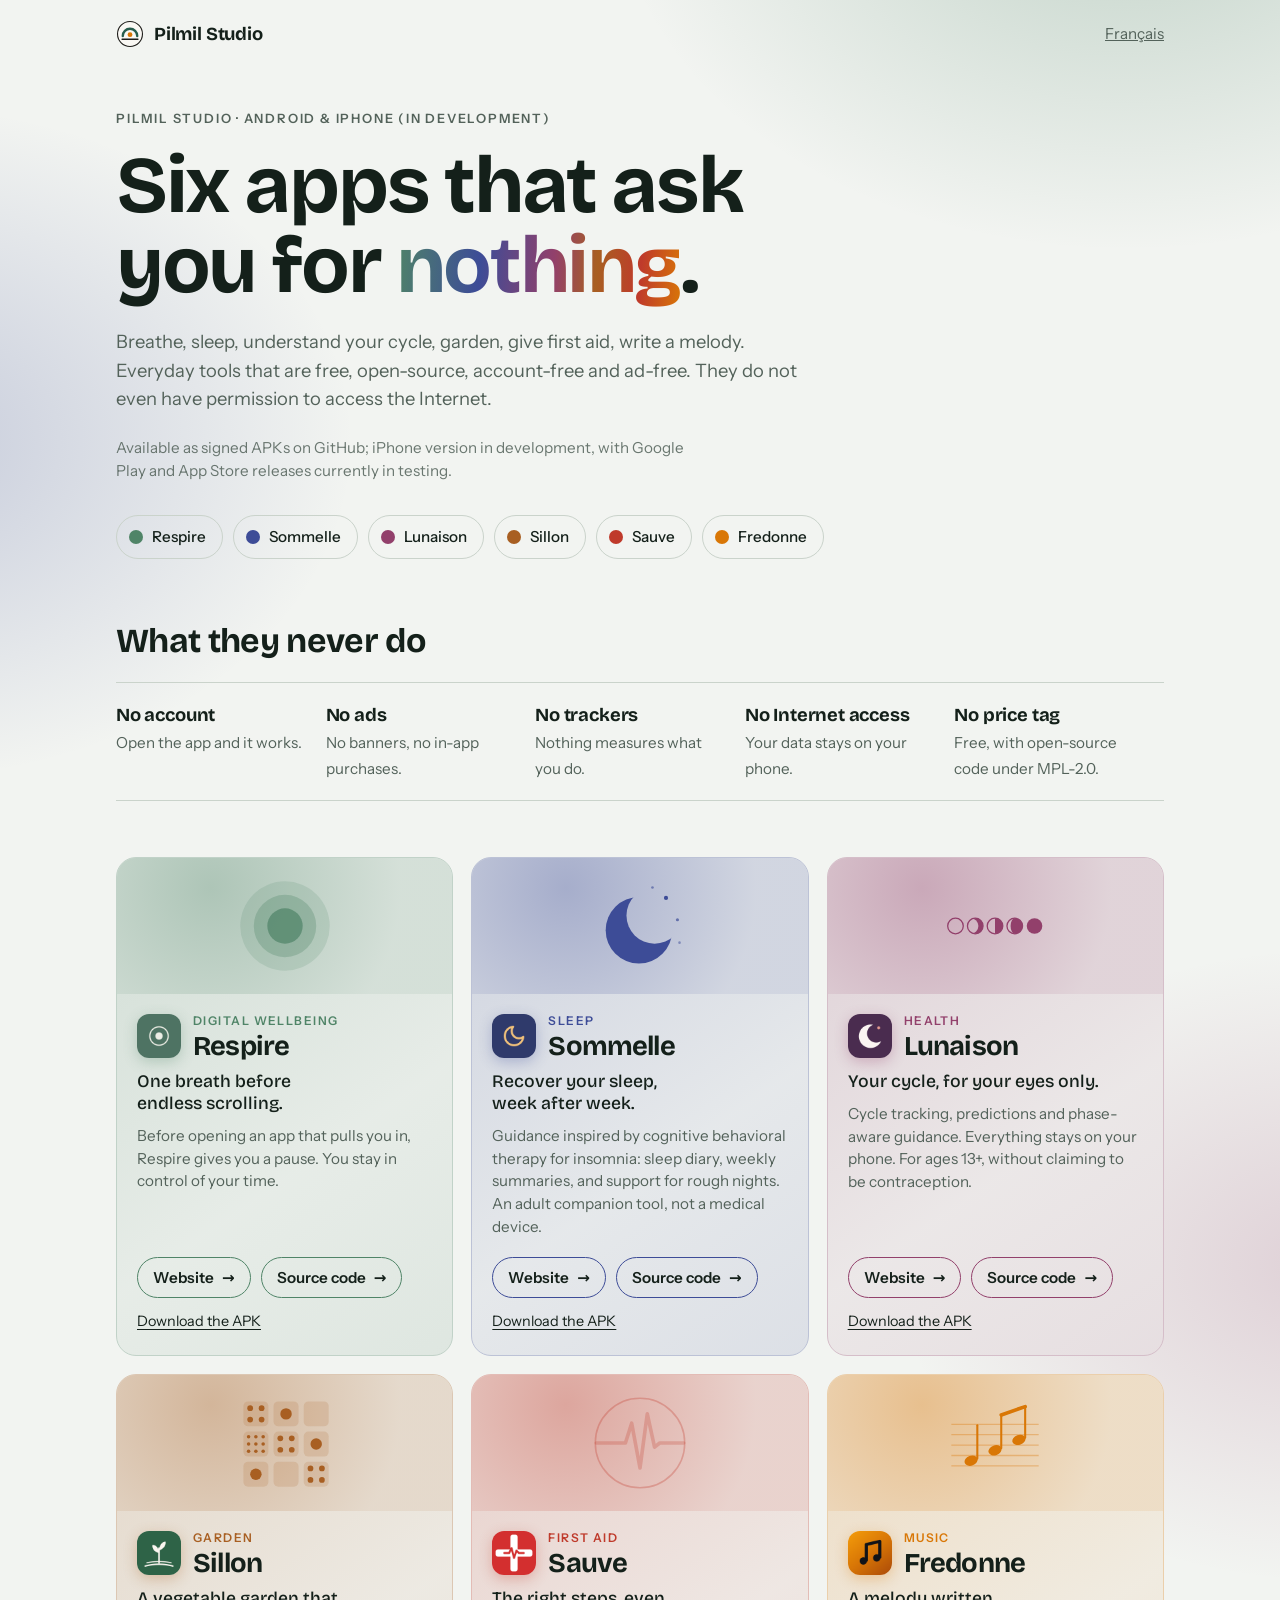
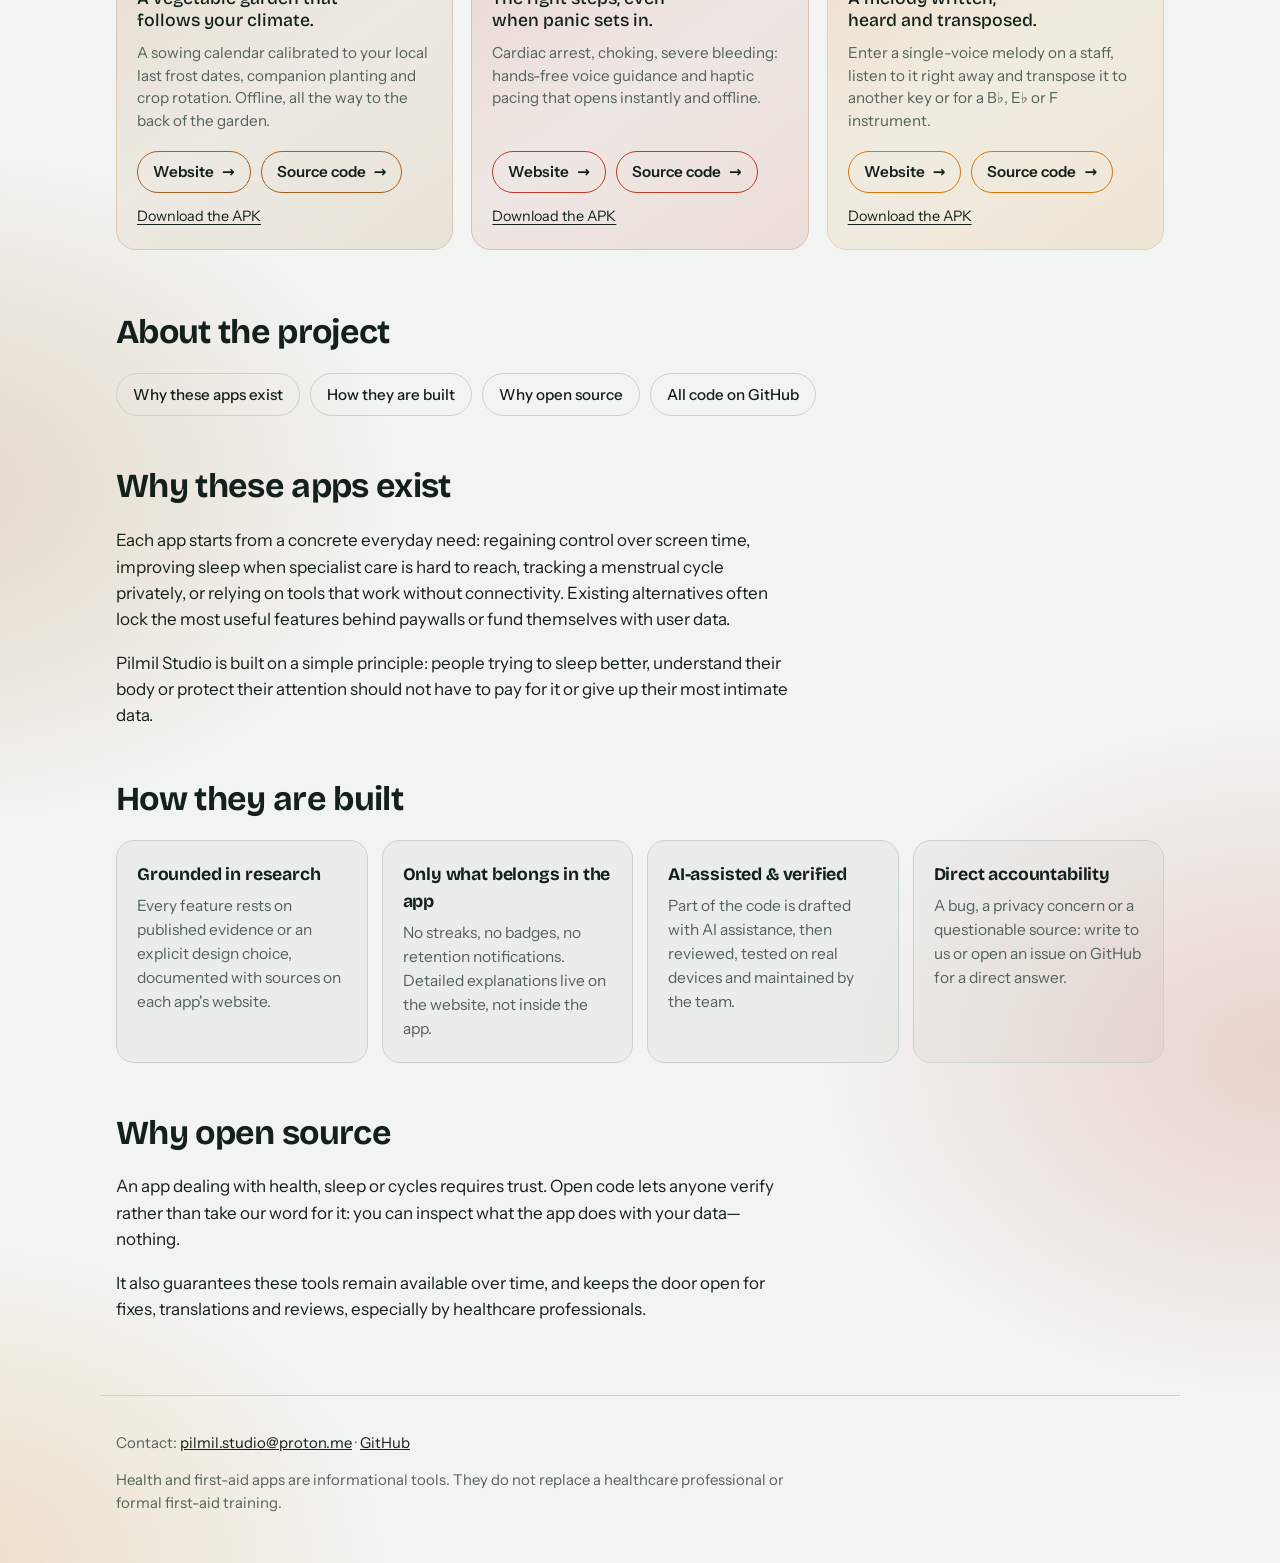
==== commit ee9b2566: "Téléchargement : lien discret vers l'APK sur chaque carte d'appli" ====
--- a/en/index.html
+++ b/en/index.html
@@ -79,6 +79,7 @@
         <p class="promise">One breath before endless scrolling.</p>
         <p class="detail">Before opening an app that pulls you in, Respire gives you a pause. You stay in control of your time.</p>
         <div class="links"><a class="go" href="https://pilmil-studio.github.io/respire/">Website <span aria-hidden="true">→</span></a> <a class="go" href="https://github.com/Pilmil-Studio/respire">Source code <span aria-hidden="true">→</span></a></div>
+        <p class="dl"><a href="https://github.com/Pilmil-Studio/respire/releases/latest">Download the APK</a></p>
       </div>
     </article>
 
@@ -104,6 +105,7 @@
         <p class="promise">Recover your sleep, week after week.</p>
         <p class="detail">Guidance inspired by cognitive behavioral therapy for insomnia: sleep diary, weekly summaries, and support for rough nights. An adult companion tool, not a medical device.</p>
         <div class="links"><a class="go" href="https://pilmil-studio.github.io/sommelle/en/">Website <span aria-hidden="true">→</span></a> <a class="go" href="https://github.com/Pilmil-Studio/sommelle">Source code <span aria-hidden="true">→</span></a></div>
+        <p class="dl"><a href="https://github.com/Pilmil-Studio/sommelle/releases/latest">Download the APK</a></p>
       </div>
     </article>
 
@@ -133,6 +135,7 @@
         <p class="promise">Your cycle, for your eyes only.</p>
         <p class="detail">Cycle tracking, predictions and phase-aware guidance. Everything stays on your phone. For ages 13+, without claiming to be contraception.</p>
         <div class="links"><a class="go" href="https://pilmil-studio.github.io/lunaison/en/">Website <span aria-hidden="true">→</span></a> <a class="go" href="https://github.com/Pilmil-Studio/lunaison">Source code <span aria-hidden="true">→</span></a></div>
+        <p class="dl"><a href="https://github.com/Pilmil-Studio/lunaison/releases/latest">Download the APK</a></p>
       </div>
     </article>
 
@@ -185,6 +188,7 @@
         <p class="promise">A vegetable garden that follows your climate.</p>
         <p class="detail">A sowing calendar calibrated to your local last frost dates, companion planting and crop rotation. Offline, all the way to the back of the garden.</p>
         <div class="links"><a class="go" href="https://pilmil-studio.github.io/sillon/">Website <span aria-hidden="true">→</span></a> <a class="go" href="https://github.com/Pilmil-Studio/sillon">Source code <span aria-hidden="true">→</span></a></div>
+        <p class="dl"><a href="https://github.com/Pilmil-Studio/sillon/releases/latest">Download the APK</a></p>
       </div>
     </article>
 
@@ -207,6 +211,7 @@
         <p class="promise">The right steps, even when panic sets in.</p>
         <p class="detail">Cardiac arrest, choking, severe bleeding: hands-free voice guidance and haptic pacing that opens instantly and offline.</p>
         <div class="links"><a class="go" href="https://pilmil-studio.github.io/sauve/en/">Website <span aria-hidden="true">→</span></a> <a class="go" href="https://github.com/Pilmil-Studio/sauve">Source code <span aria-hidden="true">→</span></a></div>
+        <p class="dl"><a href="https://github.com/Pilmil-Studio/sauve/releases/latest">Download the APK</a></p>
       </div>
     </article>
 
@@ -234,6 +239,7 @@
         <p class="promise">A melody written, heard and transposed.</p>
         <p class="detail">Enter a single-voice melody on a staff, listen to it right away and transpose it to another key or for a B♭, E♭ or F instrument.</p>
         <div class="links"><a class="go" href="https://pilmil-studio.github.io/fredonne/">Website <span aria-hidden="true">→</span></a> <a class="go" href="https://github.com/Pilmil-Studio/fredonne">Source code <span aria-hidden="true">→</span></a></div>
+        <p class="dl"><a href="https://github.com/Pilmil-Studio/fredonne/releases/latest">Download the APK</a></p>
       </div>
     </article>
 
--- a/css/home.css
+++ b/css/home.css
@@ -194,4 +194,6 @@
 .principles h3 { font-family: var(--font-display); font-size: 1.1rem; letter-spacing: -0.01em; margin: 0 0 6px; }
 .principles p { margin: 0; color: var(--muted); font-size: 0.97rem; }
 .links { display: flex; flex-wrap: wrap; gap: 10px; }
+.dl { margin: 12px 0 0; font-size: 0.9rem; color: var(--muted); }
+.dl a { color: var(--fg); text-underline-offset: 3px; }
 .foot a { color: var(--fg); }
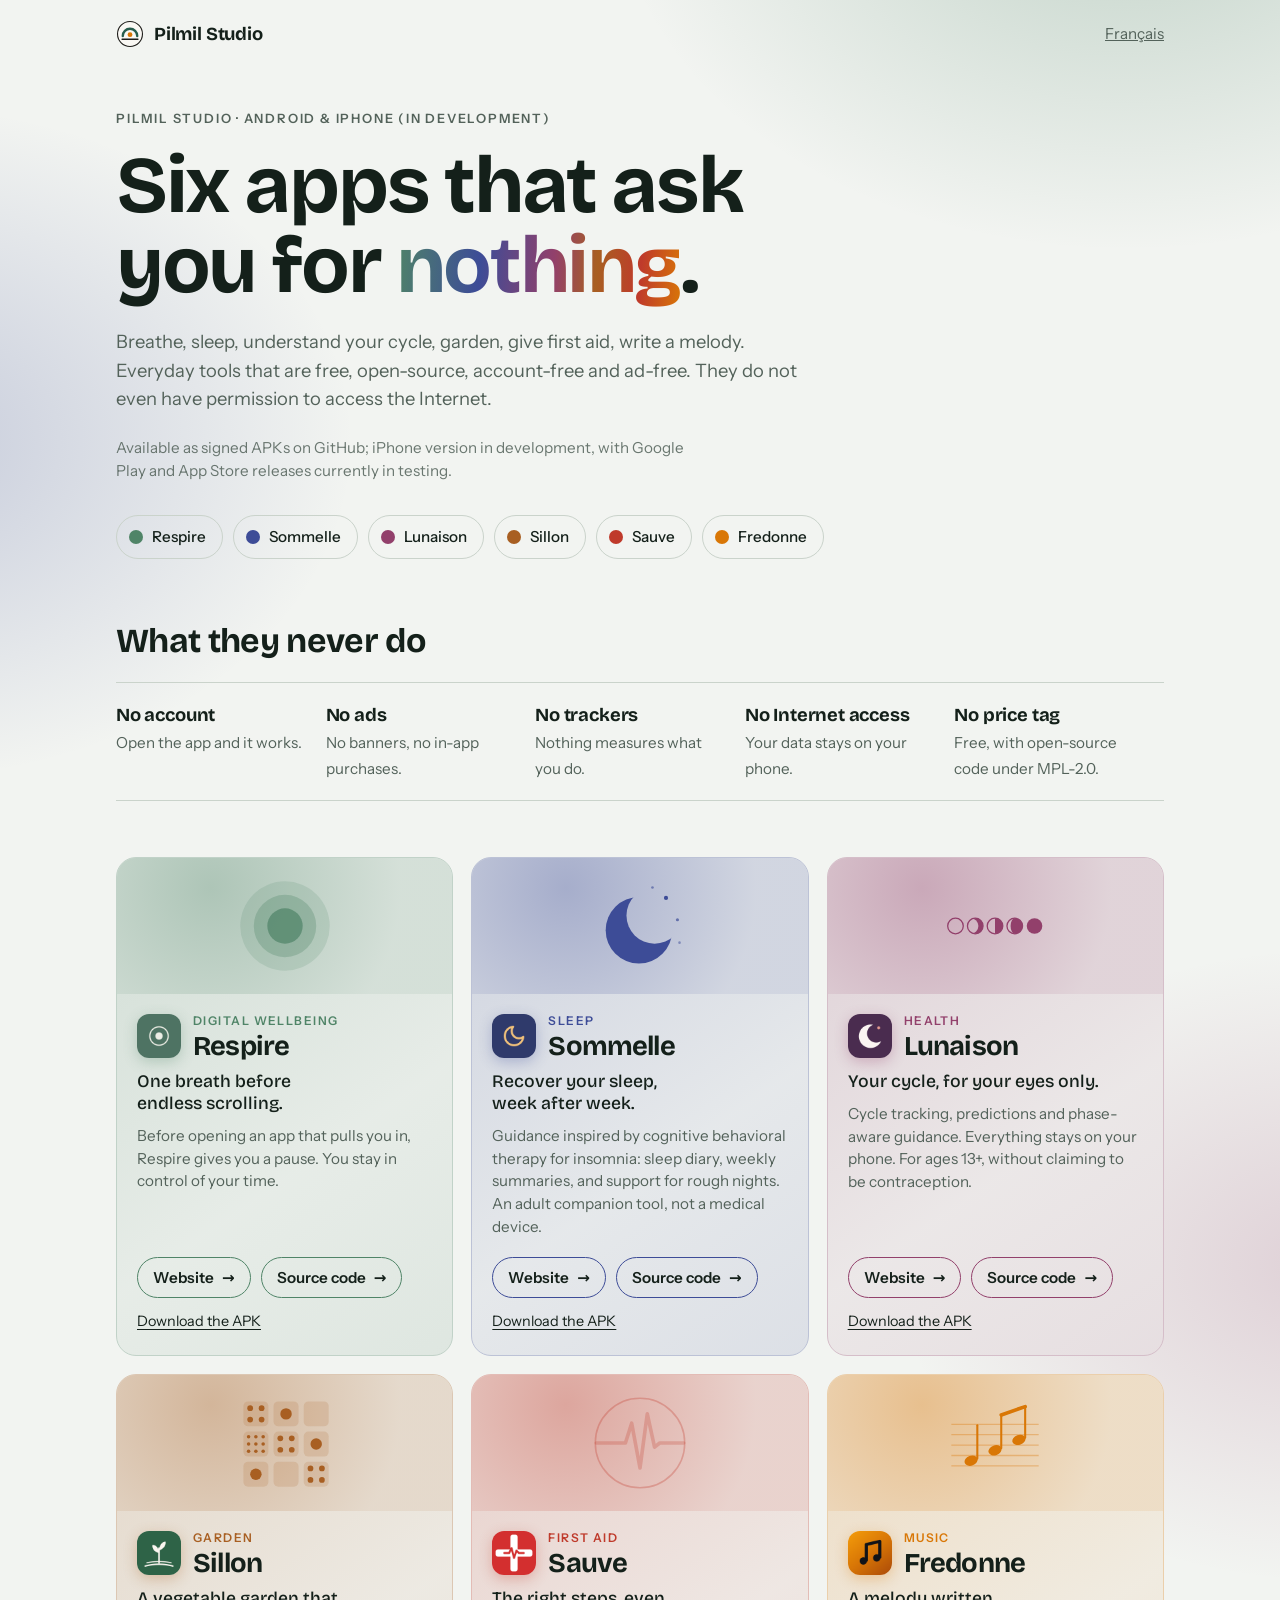
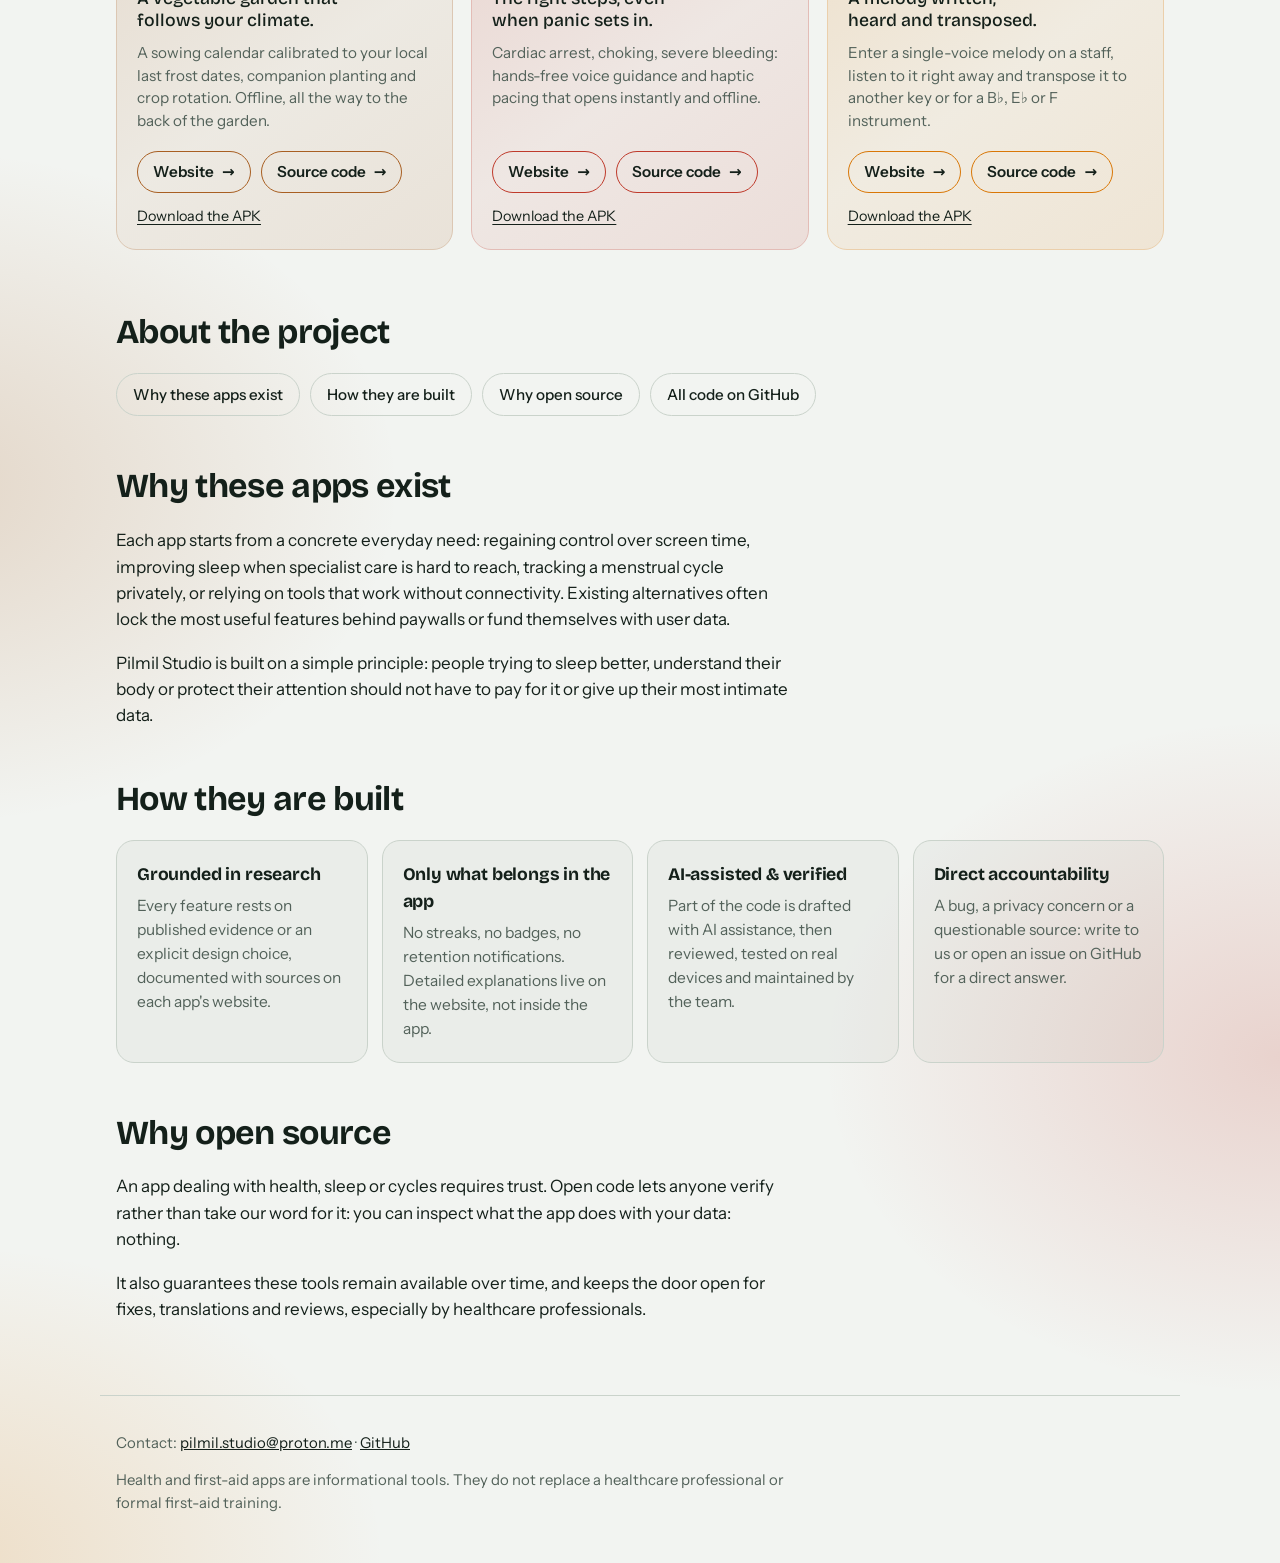
==== commit 009e7134: "Textes : remplacer le tiret cadratin de la page anglaise par deux-points" ====
--- a/en/index.html
+++ b/en/index.html
@@ -270,7 +270,7 @@
 
     <h2 id="open-source">Why open source</h2>
     <div class="prose">
-      <p>An app dealing with health, sleep or cycles requires trust. Open code lets anyone verify rather than take our word for it: you can inspect what the app does with your data—nothing.</p>
+      <p>An app dealing with health, sleep or cycles requires trust. Open code lets anyone verify rather than take our word for it: you can inspect what the app does with your data: nothing.</p>
       <p>It also guarantees these tools remain available over time, and keeps the door open for fixes, translations and reviews, especially by healthcare professionals.</p>
     </div>
   </section>
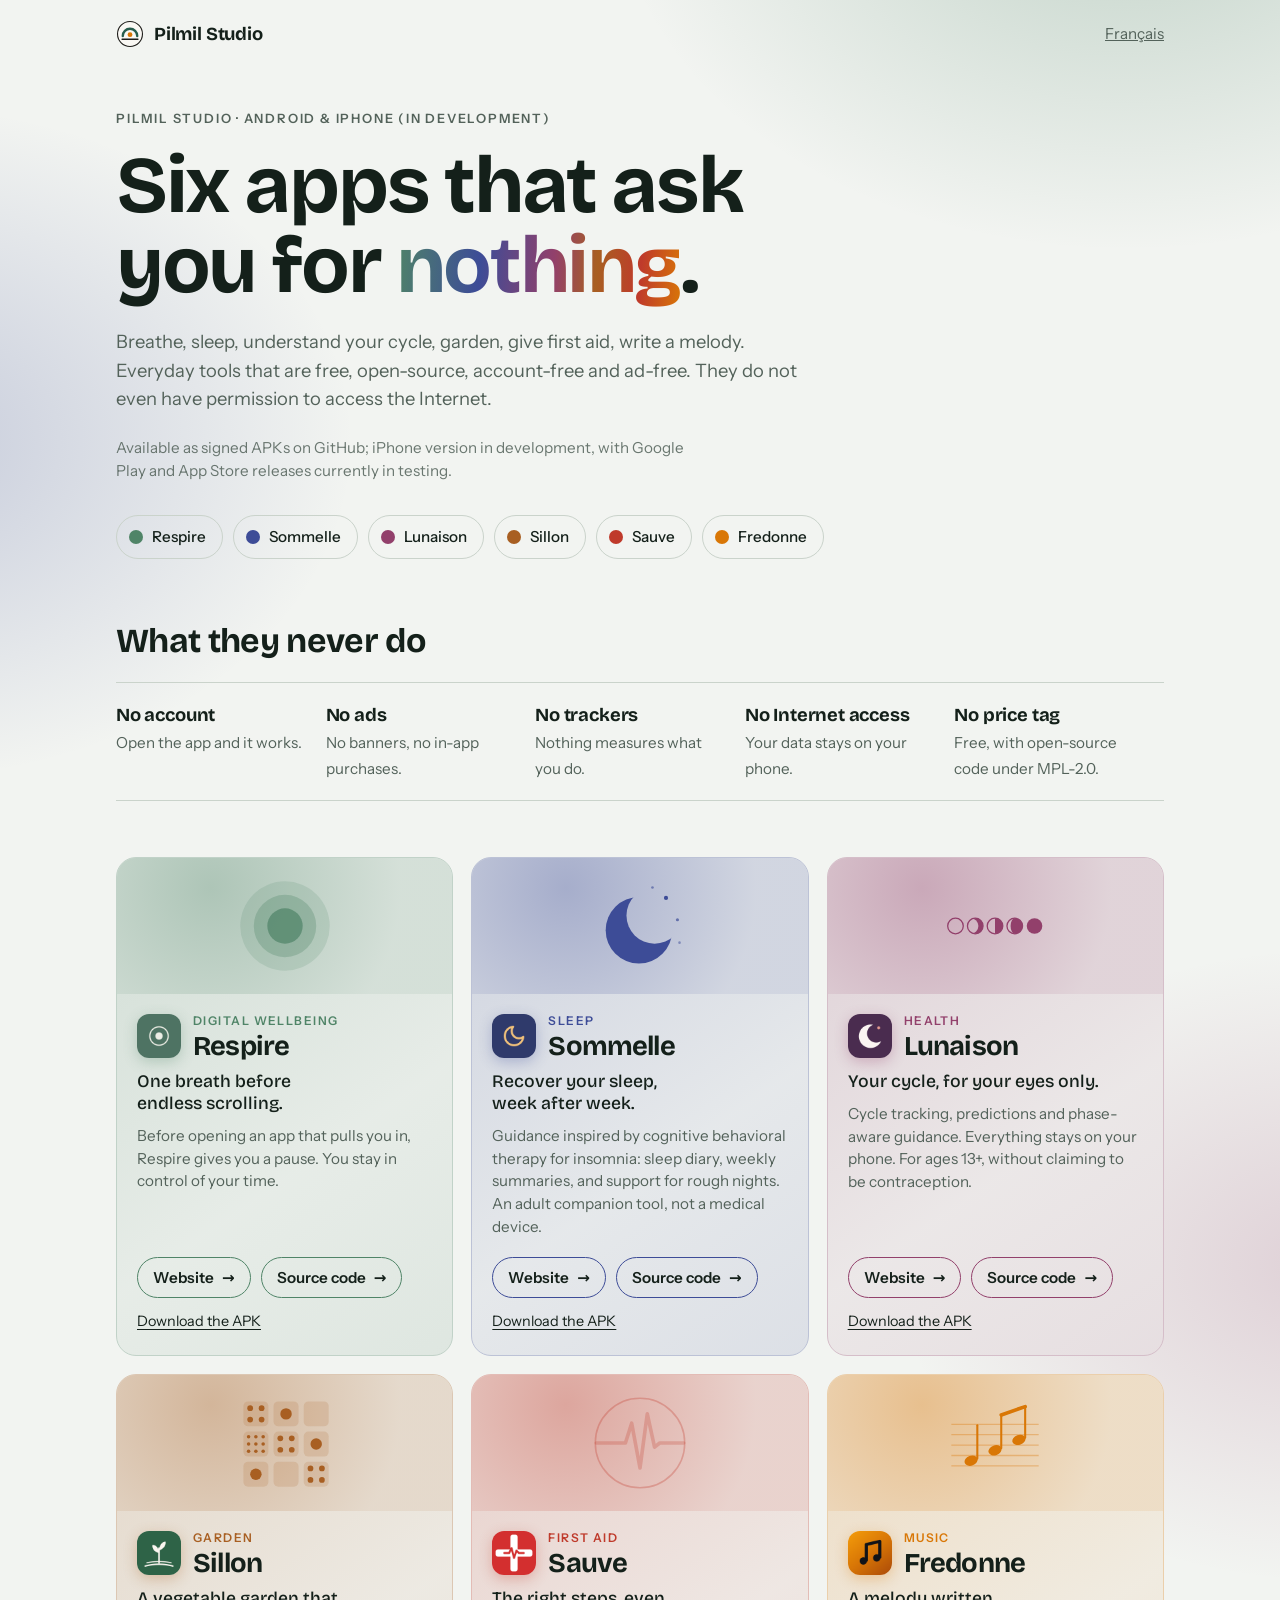
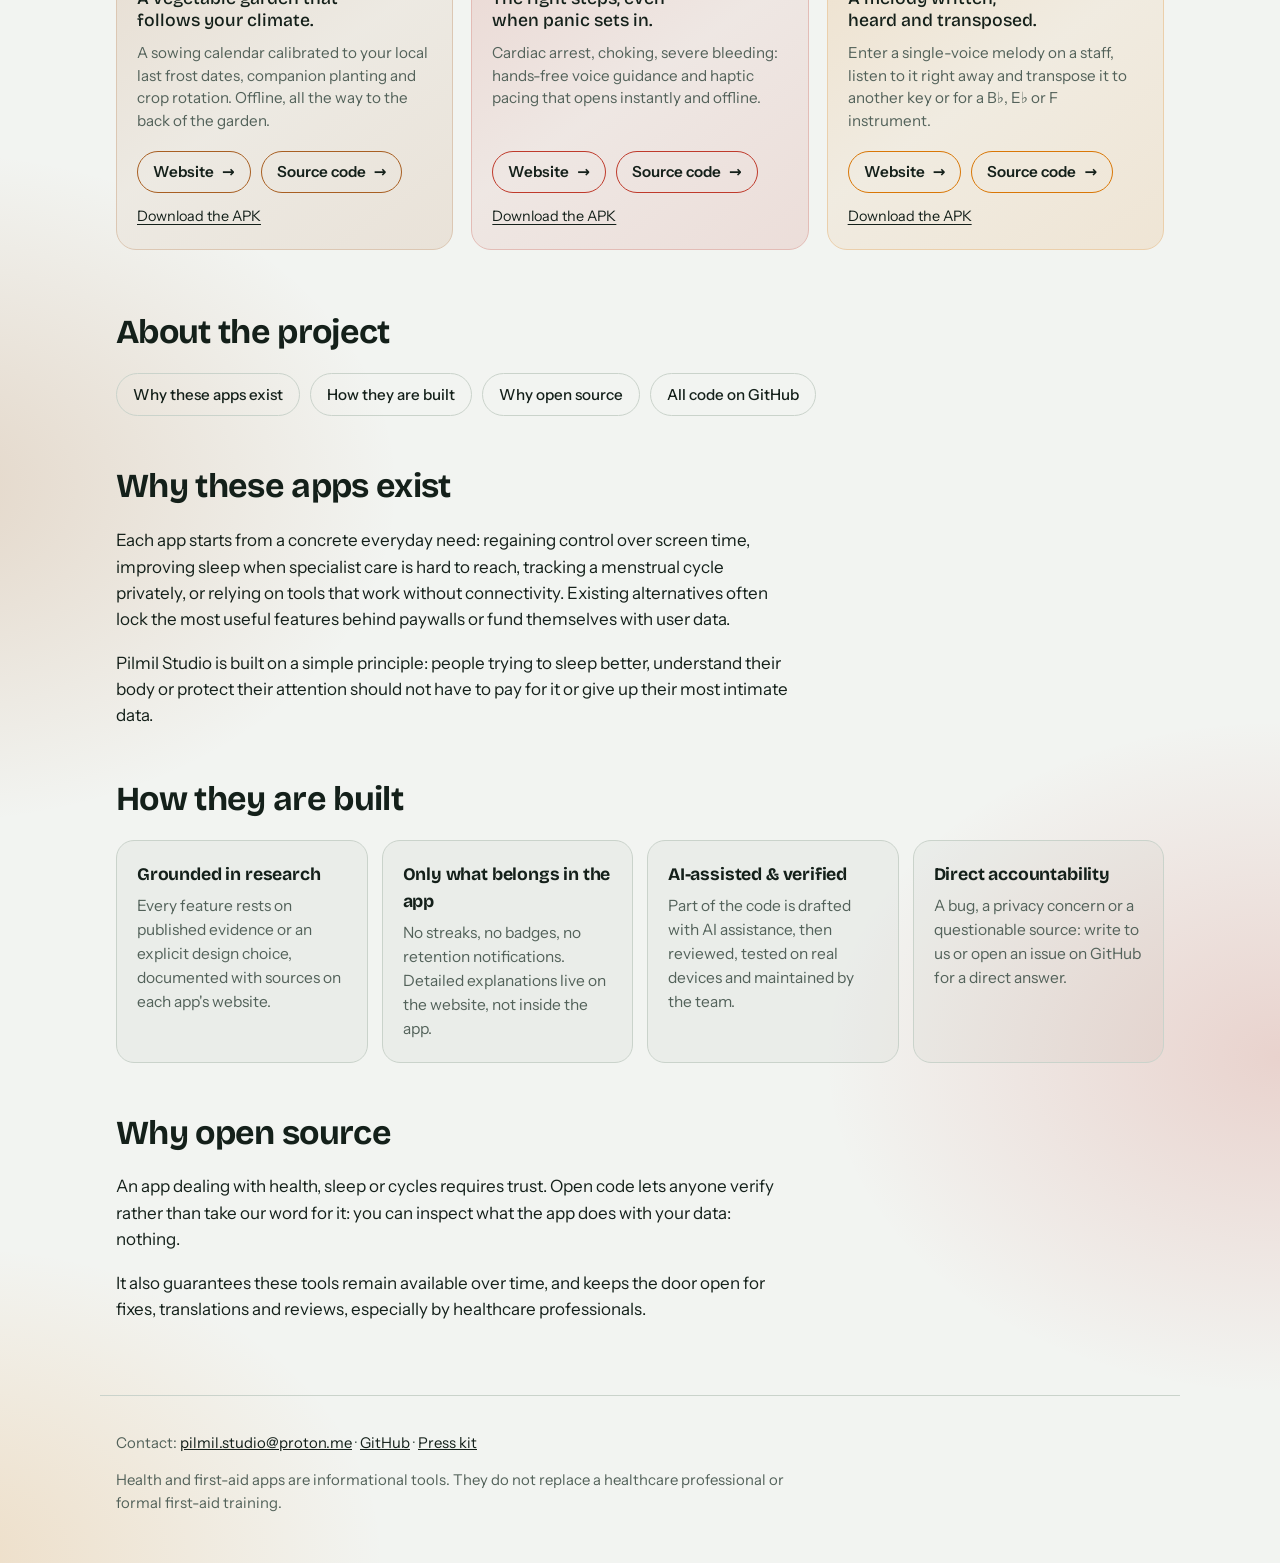
==== commit 86e11bf2: "Presse : lien vers le dossier de presse dans le pied de page des accueils" ====
--- a/en/index.html
+++ b/en/index.html
@@ -277,7 +277,7 @@
 </main>
 
 <footer class="wrap foot">
-  <p>Contact: <a href="mailto:pilmil.studio@proton.me">pilmil.studio@proton.me</a> · <a href="https://github.com/Pilmil-Studio">GitHub</a></p>
+  <p>Contact: <a href="mailto:pilmil.studio@proton.me">pilmil.studio@proton.me</a> · <a href="https://github.com/Pilmil-Studio">GitHub</a> · <a href="press.html">Press kit</a></p>
   <p>Health and first-aid apps are informational tools. They do not replace a healthcare professional or formal first-aid training.</p>
 </footer>
 </body>
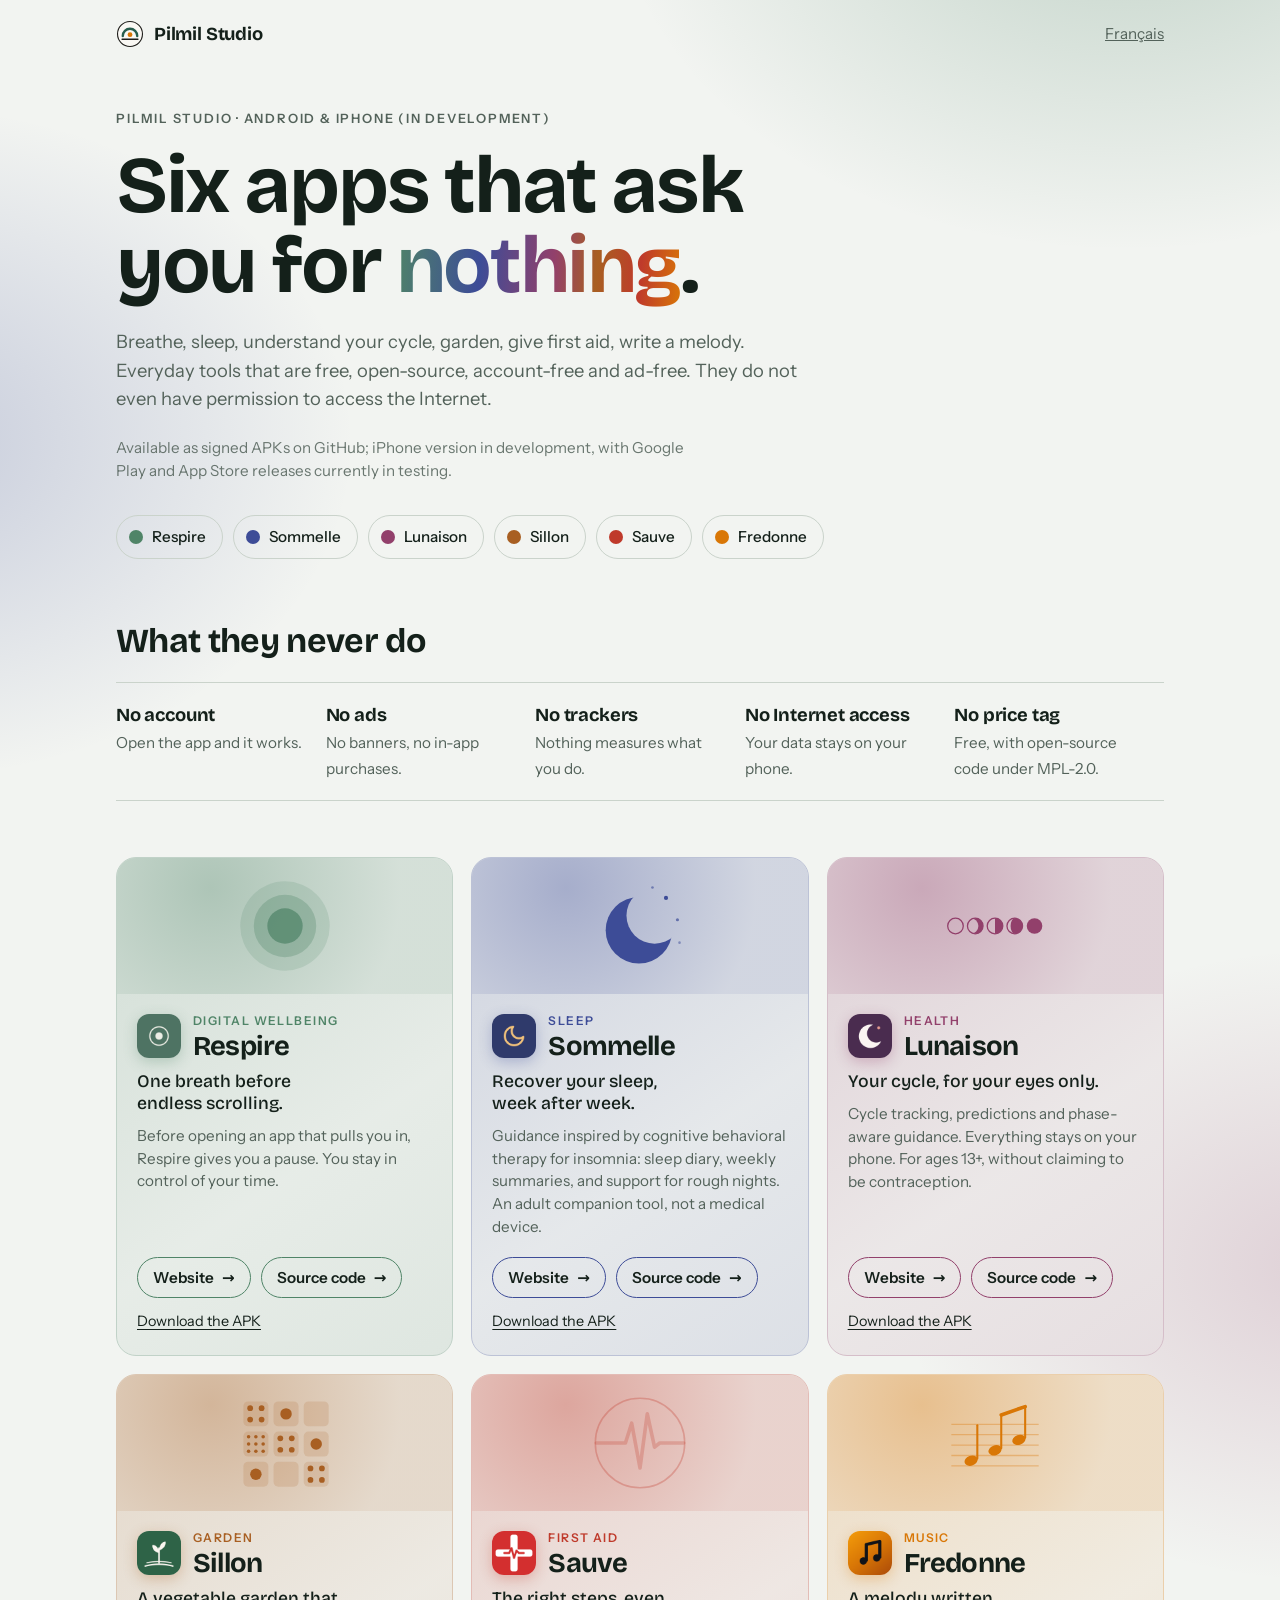
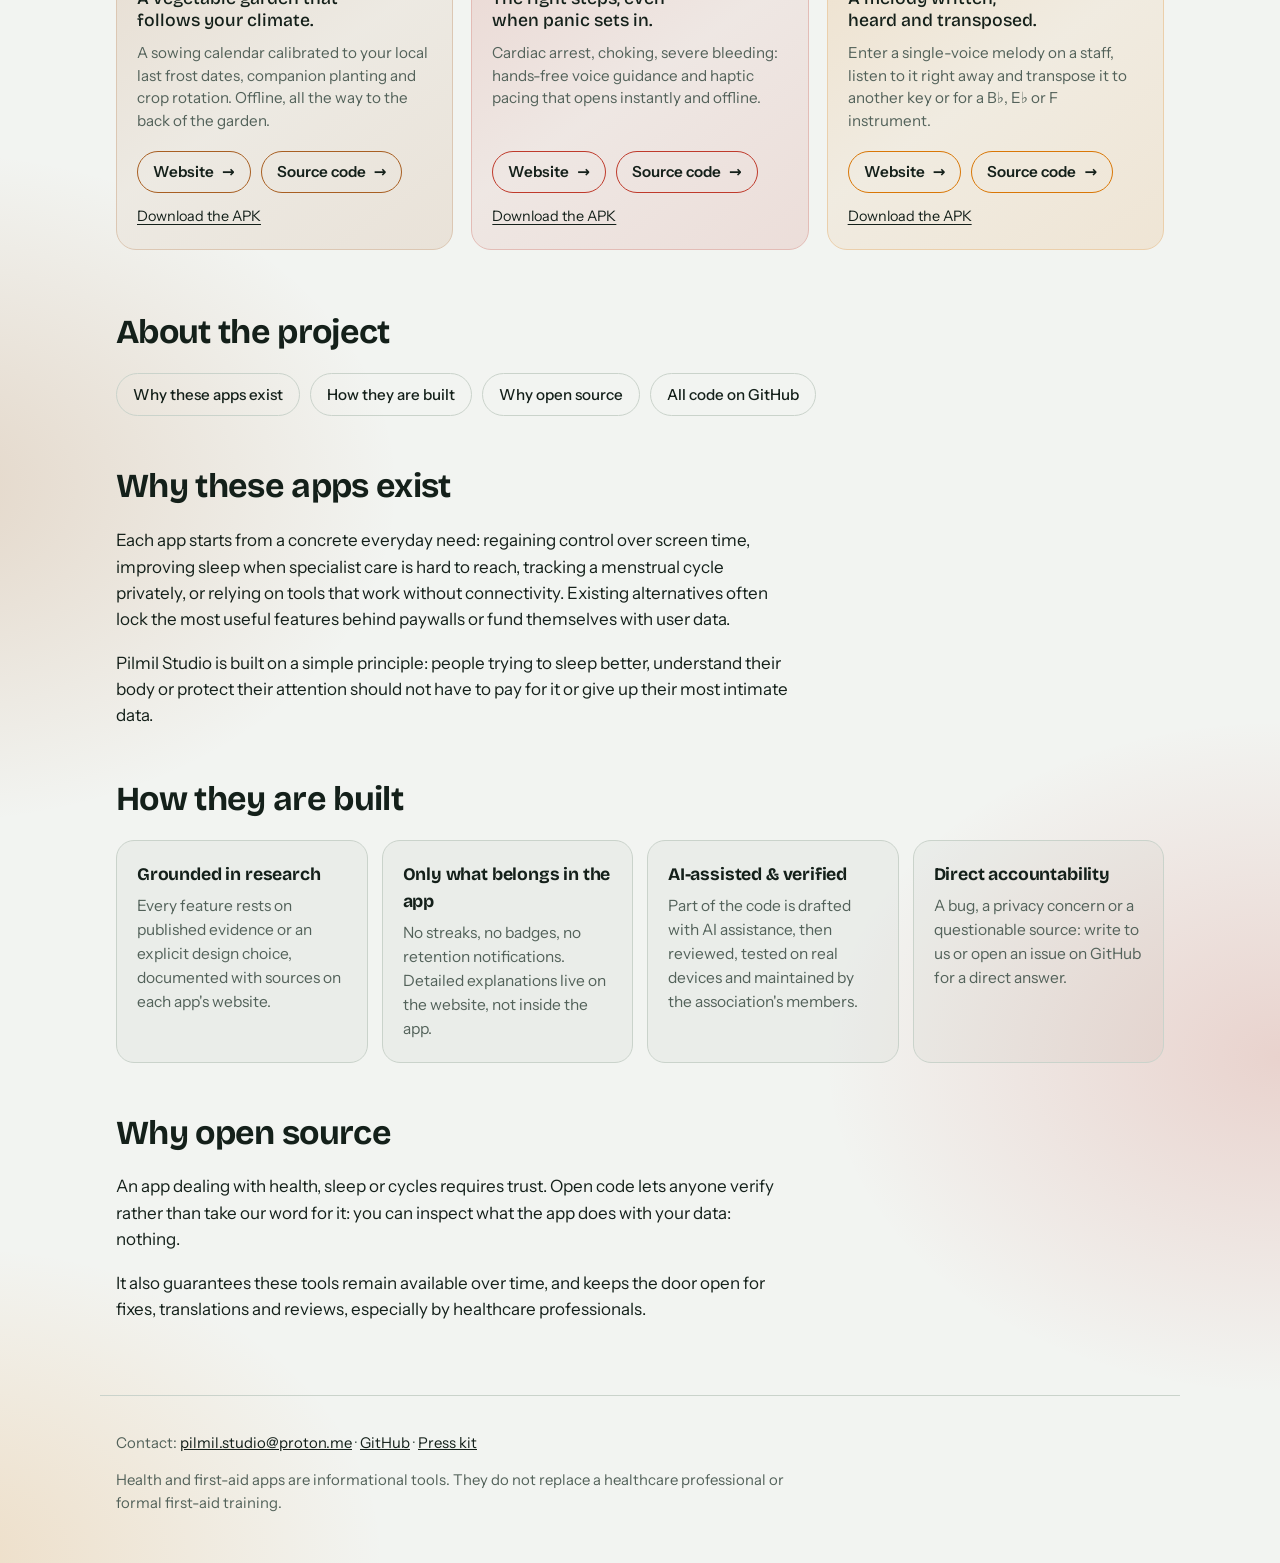
==== commit c4d76430: "Accueils : code maintenu par les membres de l'association" ====
--- a/en/index.html
+++ b/en/index.html
@@ -264,7 +264,7 @@
     <ul class="principles">
       <li><h3>Grounded in research</h3><p>Every feature rests on published evidence or an explicit design choice, documented with sources on each app's website.</p></li>
       <li><h3>Only what belongs in the app</h3><p>No streaks, no badges, no retention notifications. Detailed explanations live on the website, not inside the app.</p></li>
-      <li><h3>AI-assisted &amp; verified</h3><p>Part of the code is drafted with AI assistance, then reviewed, tested on real devices and maintained by the team.</p></li>
+      <li><h3>AI-assisted &amp; verified</h3><p>Part of the code is drafted with AI assistance, then reviewed, tested on real devices and maintained by the association's members.</p></li>
       <li><h3>Direct accountability</h3><p>A bug, a privacy concern or a questionable source: write to us or open an issue on GitHub for a direct answer.</p></li>
     </ul>
 
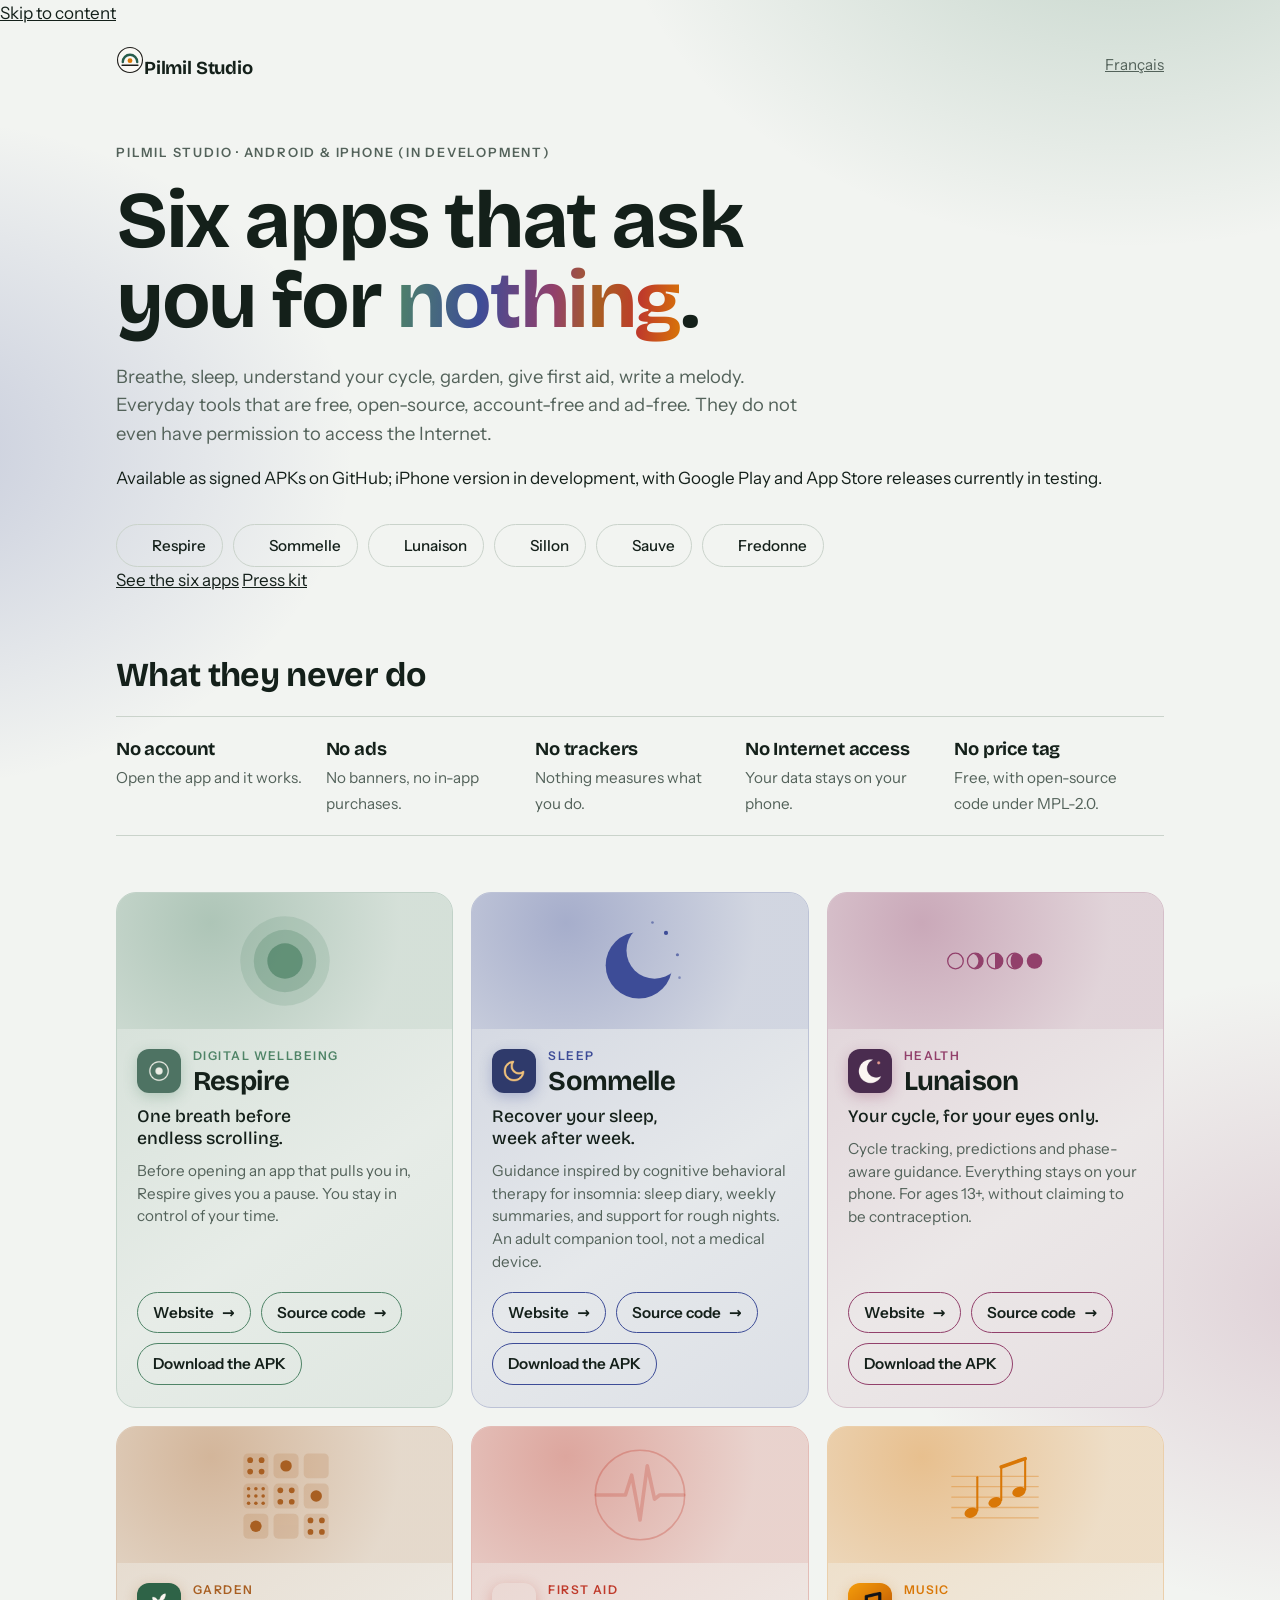
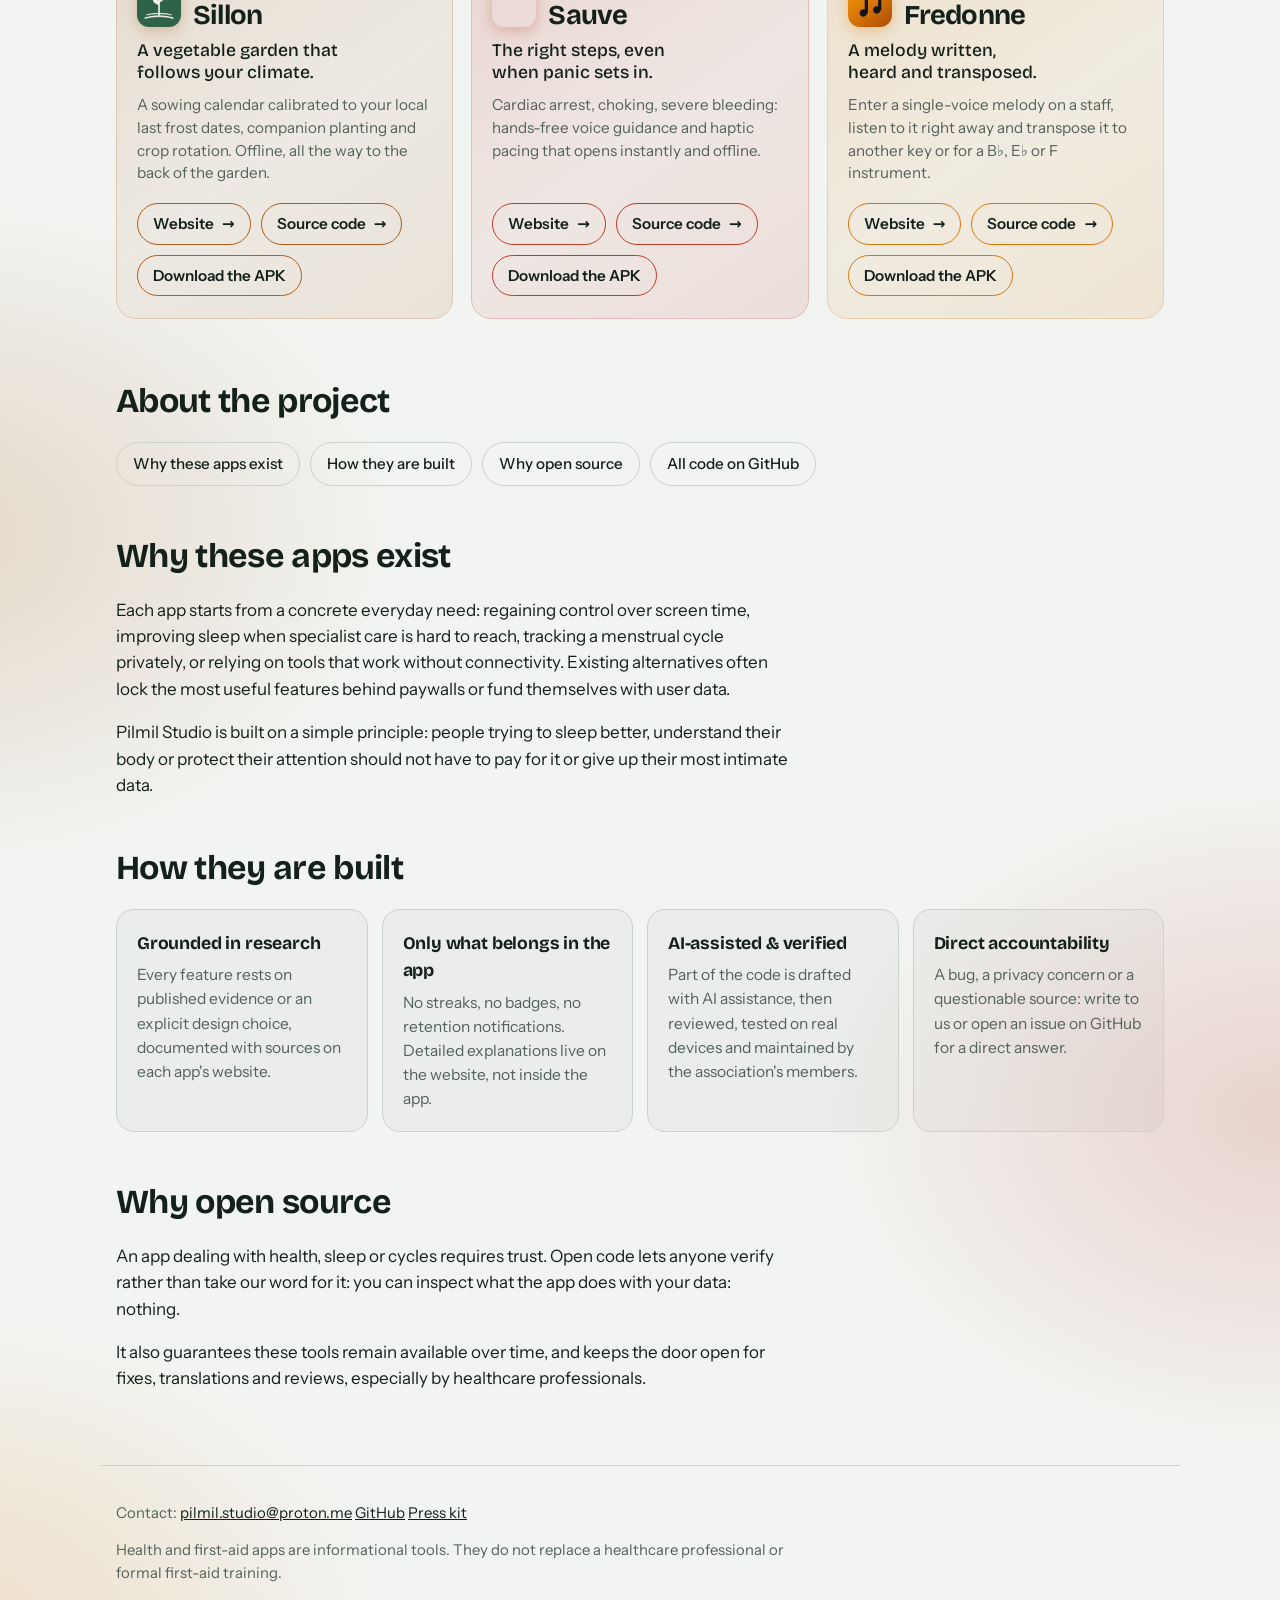
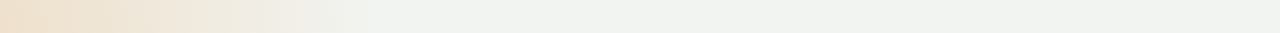
==== commit 9a357fe4: "Site : accueil, cartes égales et boutons Site, Code, APK" ====
--- a/en/index.html
+++ b/en/index.html
@@ -26,8 +26,9 @@
 <link rel="stylesheet" href="../css/home.css">
 </head>
 <body>
+<a class="skip" href="#top">Skip to content</a>
 <header class="wrap top">
-  <a class="mark" href="./" style="display:inline-flex;align-items:center;gap:10px;"><img src="../img/pilmil-ilot.svg" alt="" width="28" height="28" style="display:block;">Pilmil Studio</a>
+  <a class="mark" href="./"><img src="../img/pilmil-ilot.svg" alt="" width="28" height="28">Pilmil Studio</a>
   <a class="gh" href="../" lang="fr">Français</a>
 </header>
 
@@ -36,15 +37,16 @@
     <p class="kicker">Pilmil Studio · Android &amp; iPhone (in development)</p>
     <h1>Six apps that ask you for <span class="grad">nothing</span>.</h1>
     <p class="lead">Breathe, sleep, understand your cycle, garden, give first aid, write a melody. Everyday tools that are free, open-source, account-free and ad-free. They do not even have permission to access the Internet.</p>
-    <p class="lead" style="font-size:0.95rem;opacity:0.85;">Available as signed APKs on GitHub; iPhone version in development, with Google Play and App Store releases currently in testing.</p>
+    <p class="note">Available as signed APKs on GitHub; iPhone version in development, with Google Play and App Store releases currently in testing.</p>
     <ul class="pebbles">
-      <li><a href="#respire" style="--c: var(--respire)"><i></i>Respire</a></li>
-      <li><a href="#sommelle" style="--c: var(--sommelle)"><i></i>Sommelle</a></li>
-      <li><a href="#lunaison" style="--c: var(--lunaison)"><i></i>Lunaison</a></li>
-      <li><a href="#sillon" style="--c: var(--sillon)"><i></i>Sillon</a></li>
-      <li><a href="#sauve" style="--c: var(--sauve)"><i></i>Sauve</a></li>
-      <li><a href="#fredonne" style="--c: var(--fredonne)"><i></i>Fredonne</a></li>
-    </ul>
+      <li><a href="#respire"><i></i>Respire</a></li>
+      <li><a href="#sommelle"><i></i>Sommelle</a></li>
+      <li><a href="#lunaison"><i></i>Lunaison</a></li>
+      <li><a href="#sillon"><i></i>Sillon</a></li>
+      <li><a href="#sauve"><i></i>Sauve</a></li>
+      <li><a href="#fredonne"><i></i>Fredonne</a></li>
+    </ul>
+    <div class="cta"><a class="btn" href="#applis">See the six apps</a> <a class="btn alt" href="press.html">Press kit</a></div>
   </section>
 
   <section class="wrap rules" aria-labelledby="rules-title">
@@ -58,7 +60,7 @@
     </ul>
   </section>
 
-  <section class="wrap apps" aria-label="The six apps">
+  <section class="wrap apps" id="applis" aria-label="The six apps">
 
     <article class="app" id="respire">
       <div class="glyph" aria-hidden="true">
@@ -70,7 +72,7 @@
       </div>
       <div class="copy">
         <div class="app-head">
-          <img class="app-logo" src="../img/apps/respire.png" alt="Respire logo" width="44" height="44">
+          <img class="app-logo" src="../img/apps/respire.png" alt="Respire logo" width="512" height="512" loading="lazy" decoding="async">
           <div>
             <span class="tag">Digital wellbeing</span>
             <h3>Respire</h3>
@@ -78,8 +80,7 @@
         </div>
         <p class="promise">One breath before endless scrolling.</p>
         <p class="detail">Before opening an app that pulls you in, Respire gives you a pause. You stay in control of your time.</p>
-        <div class="links"><a class="go" href="https://pilmil-studio.github.io/respire/">Website <span aria-hidden="true">→</span></a> <a class="go" href="https://github.com/Pilmil-Studio/respire">Source code <span aria-hidden="true">→</span></a></div>
-        <p class="dl"><a href="https://github.com/Pilmil-Studio/respire/releases/latest">Download the APK</a></p>
+        <div class="links"><a class="go" href="https://pilmil-studio.github.io/respire/">Website <span aria-hidden="true">→</span></a> <a class="go" href="https://github.com/Pilmil-Studio/respire">Source code <span aria-hidden="true">→</span></a> <a class="go apk" href="https://github.com/Pilmil-Studio/respire/releases/latest">Download the APK</a></div>
       </div>
     </article>
 
@@ -96,7 +97,7 @@
       </div>
       <div class="copy">
         <div class="app-head">
-          <img class="app-logo" src="../img/apps/sommelle.png" alt="Sommelle logo" width="44" height="44">
+          <img class="app-logo" src="../img/apps/sommelle.png" alt="Sommelle logo" width="512" height="512" loading="lazy" decoding="async">
           <div>
             <span class="tag">Sleep</span>
             <h3>Sommelle</h3>
@@ -104,8 +105,7 @@
         </div>
         <p class="promise">Recover your sleep, week after week.</p>
         <p class="detail">Guidance inspired by cognitive behavioral therapy for insomnia: sleep diary, weekly summaries, and support for rough nights. An adult companion tool, not a medical device.</p>
-        <div class="links"><a class="go" href="https://pilmil-studio.github.io/sommelle/en/">Website <span aria-hidden="true">→</span></a> <a class="go" href="https://github.com/Pilmil-Studio/sommelle">Source code <span aria-hidden="true">→</span></a></div>
-        <p class="dl"><a href="https://github.com/Pilmil-Studio/sommelle/releases/latest">Download the APK</a></p>
+        <div class="links"><a class="go" href="https://pilmil-studio.github.io/sommelle/en/">Website <span aria-hidden="true">→</span></a> <a class="go" href="https://github.com/Pilmil-Studio/sommelle">Source code <span aria-hidden="true">→</span></a> <a class="go apk" href="https://github.com/Pilmil-Studio/sommelle/releases/latest">Download the APK</a></div>
       </div>
     </article>
 
@@ -126,7 +126,7 @@
       </div>
       <div class="copy">
         <div class="app-head">
-          <img class="app-logo" src="../img/apps/lunaison.png" alt="Lunaison logo" width="44" height="44">
+          <img class="app-logo" src="../img/apps/lunaison.png" alt="Lunaison logo" width="512" height="512" loading="lazy" decoding="async">
           <div>
             <span class="tag">Health</span>
             <h3>Lunaison</h3>
@@ -134,8 +134,7 @@
         </div>
         <p class="promise">Your cycle, for your eyes only.</p>
         <p class="detail">Cycle tracking, predictions and phase-aware guidance. Everything stays on your phone. For ages 13+, without claiming to be contraception.</p>
-        <div class="links"><a class="go" href="https://pilmil-studio.github.io/lunaison/en/">Website <span aria-hidden="true">→</span></a> <a class="go" href="https://github.com/Pilmil-Studio/lunaison">Source code <span aria-hidden="true">→</span></a></div>
-        <p class="dl"><a href="https://github.com/Pilmil-Studio/lunaison/releases/latest">Download the APK</a></p>
+        <div class="links"><a class="go" href="https://pilmil-studio.github.io/lunaison/en/">Website <span aria-hidden="true">→</span></a> <a class="go" href="https://github.com/Pilmil-Studio/lunaison">Source code <span aria-hidden="true">→</span></a> <a class="go apk" href="https://github.com/Pilmil-Studio/lunaison/releases/latest">Download the APK</a></div>
       </div>
     </article>
 
@@ -179,7 +178,7 @@
       </div>
       <div class="copy">
         <div class="app-head">
-          <img class="app-logo" src="../img/apps/sillon.png" alt="Sillon logo" width="44" height="44">
+          <img class="app-logo" src="../img/apps/sillon.png" alt="Sillon logo" width="512" height="512" loading="lazy" decoding="async">
           <div>
             <span class="tag">Garden</span>
             <h3>Sillon</h3>
@@ -187,8 +186,7 @@
         </div>
         <p class="promise">A vegetable garden that follows your climate.</p>
         <p class="detail">A sowing calendar calibrated to your local last frost dates, companion planting and crop rotation. Offline, all the way to the back of the garden.</p>
-        <div class="links"><a class="go" href="https://pilmil-studio.github.io/sillon/">Website <span aria-hidden="true">→</span></a> <a class="go" href="https://github.com/Pilmil-Studio/sillon">Source code <span aria-hidden="true">→</span></a></div>
-        <p class="dl"><a href="https://github.com/Pilmil-Studio/sillon/releases/latest">Download the APK</a></p>
+        <div class="links"><a class="go" href="https://pilmil-studio.github.io/sillon/">Website <span aria-hidden="true">→</span></a> <a class="go" href="https://github.com/Pilmil-Studio/sillon">Source code <span aria-hidden="true">→</span></a> <a class="go apk" href="https://github.com/Pilmil-Studio/sillon/releases/latest">Download the APK</a></div>
       </div>
     </article>
 
@@ -202,7 +200,7 @@
       </div>
       <div class="copy">
         <div class="app-head">
-          <img class="app-logo" src="../img/apps/sauve.png" alt="Sauve logo" width="44" height="44">
+          <img class="app-logo" src="../img/apps/sauve.png" alt="Sauve logo" width="512" height="512" loading="lazy" decoding="async">
           <div>
             <span class="tag">First aid</span>
             <h3>Sauve</h3>
@@ -210,8 +208,7 @@
         </div>
         <p class="promise">The right steps, even when panic sets in.</p>
         <p class="detail">Cardiac arrest, choking, severe bleeding: hands-free voice guidance and haptic pacing that opens instantly and offline.</p>
-        <div class="links"><a class="go" href="https://pilmil-studio.github.io/sauve/en/">Website <span aria-hidden="true">→</span></a> <a class="go" href="https://github.com/Pilmil-Studio/sauve">Source code <span aria-hidden="true">→</span></a></div>
-        <p class="dl"><a href="https://github.com/Pilmil-Studio/sauve/releases/latest">Download the APK</a></p>
+        <div class="links"><a class="go" href="https://pilmil-studio.github.io/sauve/en/">Website <span aria-hidden="true">→</span></a> <a class="go" href="https://github.com/Pilmil-Studio/sauve">Source code <span aria-hidden="true">→</span></a> <a class="go apk" href="https://github.com/Pilmil-Studio/sauve/releases/latest">Download the APK</a></div>
       </div>
     </article>
 
@@ -230,7 +227,7 @@
       </div>
       <div class="copy">
         <div class="app-head">
-          <img class="app-logo" src="../img/apps/fredonne.png" alt="Fredonne logo" width="44" height="44">
+          <img class="app-logo" src="../img/apps/fredonne.png" alt="Fredonne logo" width="512" height="512" loading="lazy" decoding="async">
           <div>
             <span class="tag">Music</span>
             <h3>Fredonne</h3>
@@ -238,8 +235,7 @@
         </div>
         <p class="promise">A melody written, heard and transposed.</p>
         <p class="detail">Enter a single-voice melody on a staff, listen to it right away and transpose it to another key or for a B♭, E♭ or F instrument.</p>
-        <div class="links"><a class="go" href="https://pilmil-studio.github.io/fredonne/">Website <span aria-hidden="true">→</span></a> <a class="go" href="https://github.com/Pilmil-Studio/fredonne">Source code <span aria-hidden="true">→</span></a></div>
-        <p class="dl"><a href="https://github.com/Pilmil-Studio/fredonne/releases/latest">Download the APK</a></p>
+        <div class="links"><a class="go" href="https://pilmil-studio.github.io/fredonne/">Website <span aria-hidden="true">→</span></a> <a class="go" href="https://github.com/Pilmil-Studio/fredonne">Source code <span aria-hidden="true">→</span></a> <a class="go apk" href="https://github.com/Pilmil-Studio/fredonne/releases/latest">Download the APK</a></div>
       </div>
     </article>
 
@@ -277,8 +273,8 @@
 </main>
 
 <footer class="wrap foot">
-  <p>Contact: <a href="mailto:pilmil.studio@proton.me">pilmil.studio@proton.me</a> · <a href="https://github.com/Pilmil-Studio">GitHub</a> · <a href="press.html">Press kit</a></p>
-  <p>Health and first-aid apps are informational tools. They do not replace a healthcare professional or formal first-aid training.</p>
+  <p class="foot-links"><span>Contact: <a href="mailto:pilmil.studio@proton.me">pilmil.studio@proton.me</a></span> <a href="https://github.com/Pilmil-Studio">GitHub</a> <a href="press.html">Press kit</a></p>
+  <p class="warn">Health and first-aid apps are informational tools. They do not replace a healthcare professional or formal first-aid training.</p>
 </footer>
 </body>
 </html>
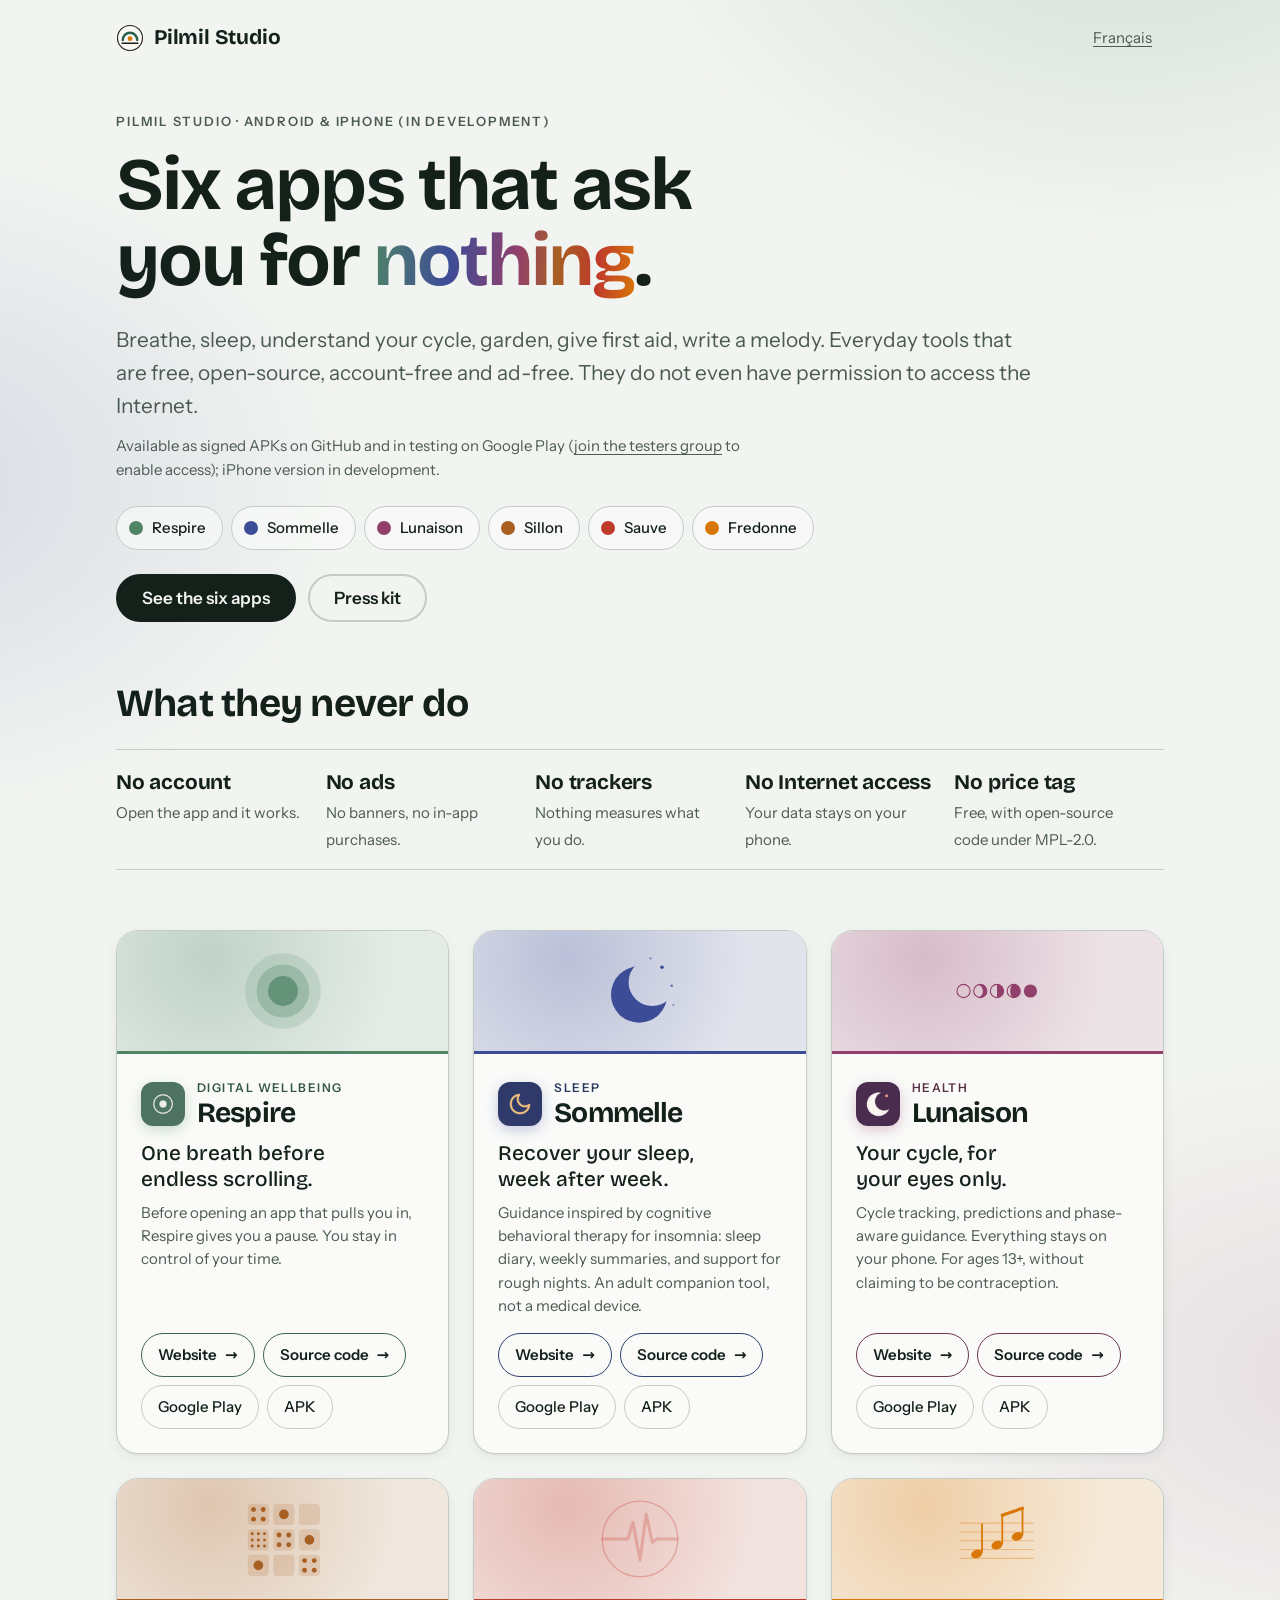
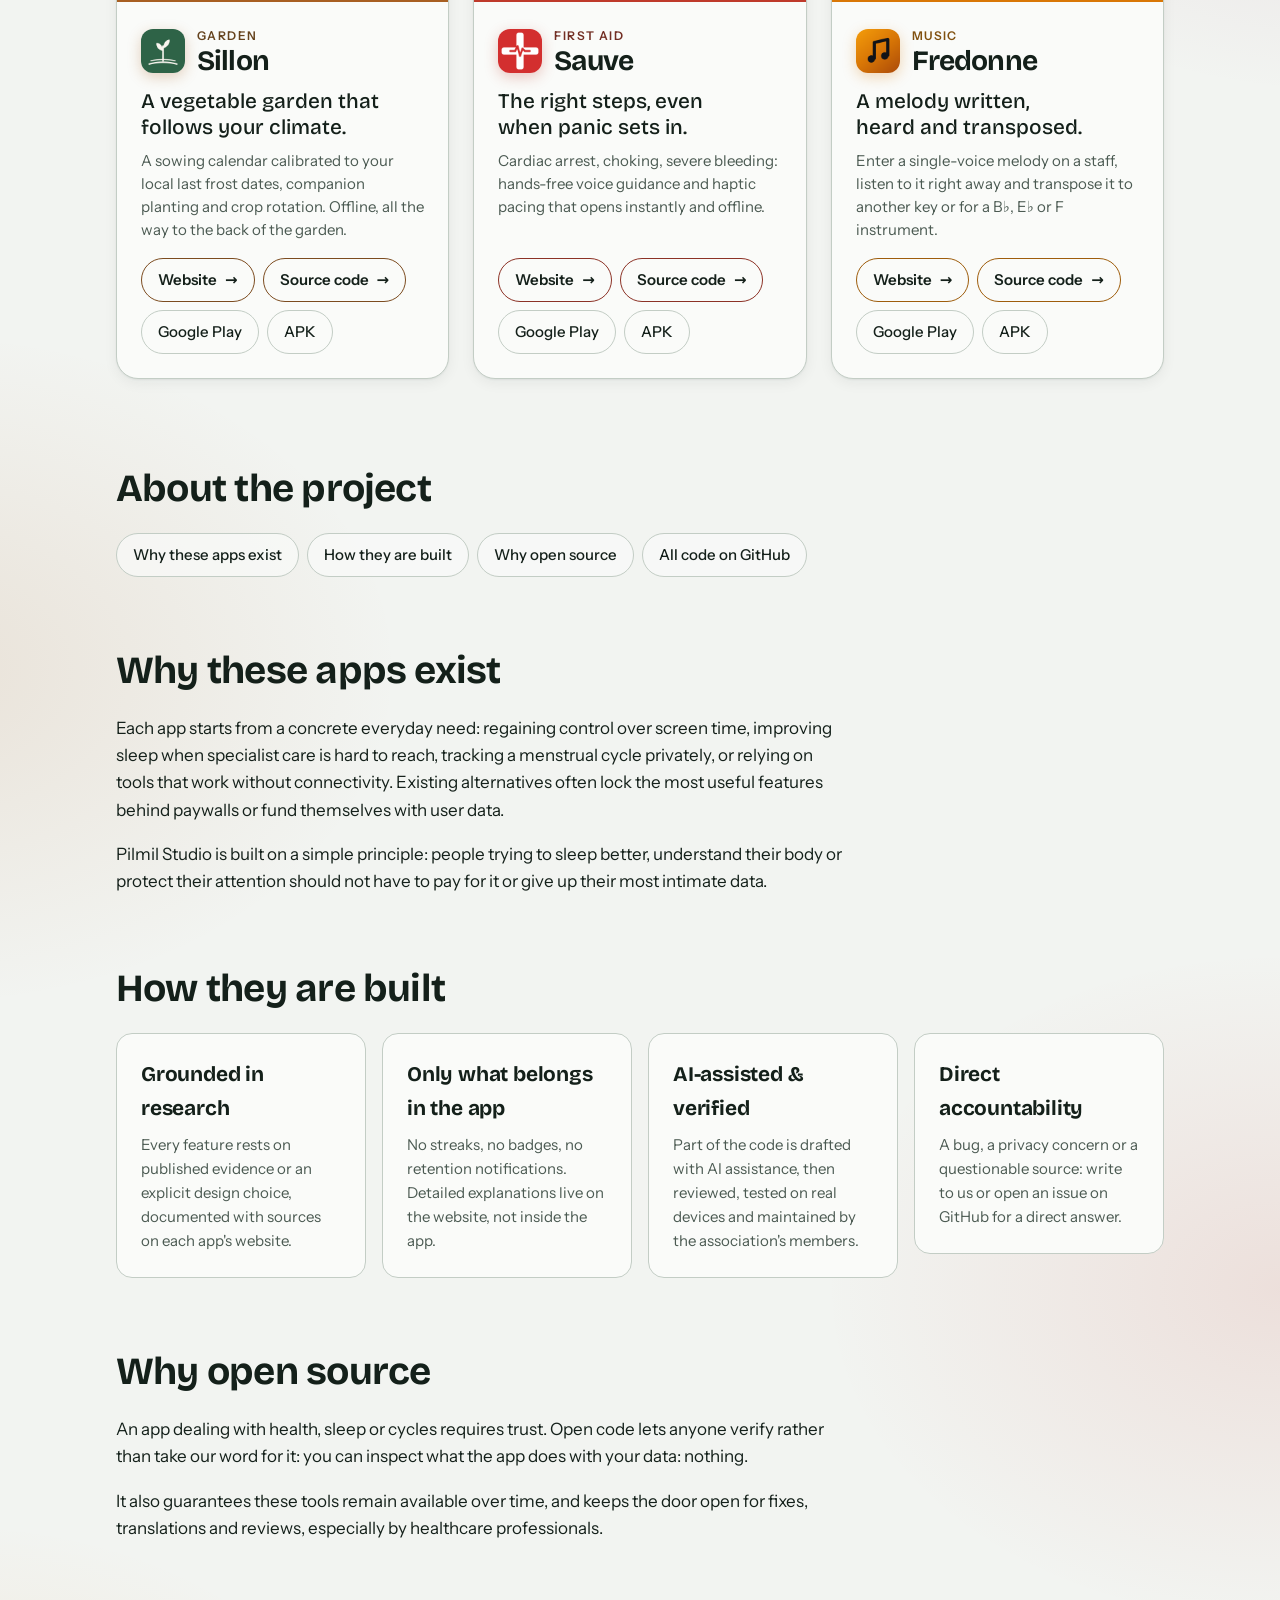
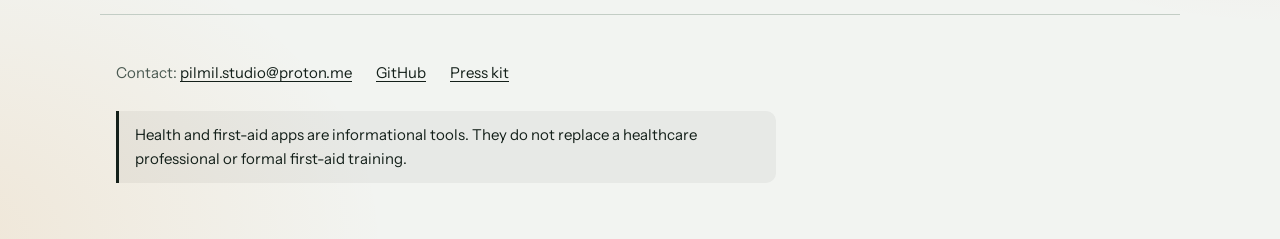
==== commit 31b32bb6: "Site : liens Google Play actifs et groupe de testeurs" ====
--- a/en/index.html
+++ b/en/index.html
@@ -37,7 +37,7 @@
     <p class="kicker">Pilmil Studio · Android &amp; iPhone (in development)</p>
     <h1>Six apps that ask you for <span class="grad">nothing</span>.</h1>
     <p class="lead">Breathe, sleep, understand your cycle, garden, give first aid, write a melody. Everyday tools that are free, open-source, account-free and ad-free. They do not even have permission to access the Internet.</p>
-    <p class="note">Available as signed APKs on GitHub; iPhone version in development, with Google Play and App Store releases currently in testing.</p>
+    <p class="note">Available as signed APKs on GitHub and in testing on Google Play (<a href="https://groups.google.com/g/testeurs-pilmil">join the testers group</a> to enable access); iPhone version in development.</p>
     <ul class="pebbles">
       <li><a href="#respire"><i></i>Respire</a></li>
       <li><a href="#sommelle"><i></i>Sommelle</a></li>
@@ -80,7 +80,7 @@
         </div>
         <p class="promise">One breath before endless scrolling.</p>
         <p class="detail">Before opening an app that pulls you in, Respire gives you a pause. You stay in control of your time.</p>
-        <div class="links"><a class="go" href="https://pilmil-studio.github.io/respire/">Website <span aria-hidden="true">→</span></a> <a class="go" href="https://github.com/Pilmil-Studio/respire">Source code <span aria-hidden="true">→</span></a> <a class="go apk" href="https://github.com/Pilmil-Studio/respire/releases/latest">Download the APK</a></div>
+        <div class="links"><a class="go" href="https://pilmil-studio.github.io/respire/">Website <span aria-hidden="true">→</span></a> <a class="go" href="https://github.com/Pilmil-Studio/respire">Source code <span aria-hidden="true">→</span></a> <a class="go apk" href="https://play.google.com/store/apps/details?id=fr.respire.app">Google Play</a> <a class="go apk" href="https://github.com/Pilmil-Studio/respire/releases/latest">APK</a></div>
       </div>
     </article>
 
@@ -105,7 +105,7 @@
         </div>
         <p class="promise">Recover your sleep, week after week.</p>
         <p class="detail">Guidance inspired by cognitive behavioral therapy for insomnia: sleep diary, weekly summaries, and support for rough nights. An adult companion tool, not a medical device.</p>
-        <div class="links"><a class="go" href="https://pilmil-studio.github.io/sommelle/en/">Website <span aria-hidden="true">→</span></a> <a class="go" href="https://github.com/Pilmil-Studio/sommelle">Source code <span aria-hidden="true">→</span></a> <a class="go apk" href="https://github.com/Pilmil-Studio/sommelle/releases/latest">Download the APK</a></div>
+        <div class="links"><a class="go" href="https://pilmil-studio.github.io/sommelle/en/">Website <span aria-hidden="true">→</span></a> <a class="go" href="https://github.com/Pilmil-Studio/sommelle">Source code <span aria-hidden="true">→</span></a> <a class="go apk" href="https://play.google.com/store/apps/details?id=fr.sommelle">Google Play</a> <a class="go apk" href="https://github.com/Pilmil-Studio/sommelle/releases/latest">APK</a></div>
       </div>
     </article>
 
@@ -134,7 +134,7 @@
         </div>
         <p class="promise">Your cycle, for your eyes only.</p>
         <p class="detail">Cycle tracking, predictions and phase-aware guidance. Everything stays on your phone. For ages 13+, without claiming to be contraception.</p>
-        <div class="links"><a class="go" href="https://pilmil-studio.github.io/lunaison/en/">Website <span aria-hidden="true">→</span></a> <a class="go" href="https://github.com/Pilmil-Studio/lunaison">Source code <span aria-hidden="true">→</span></a> <a class="go apk" href="https://github.com/Pilmil-Studio/lunaison/releases/latest">Download the APK</a></div>
+        <div class="links"><a class="go" href="https://pilmil-studio.github.io/lunaison/en/">Website <span aria-hidden="true">→</span></a> <a class="go" href="https://github.com/Pilmil-Studio/lunaison">Source code <span aria-hidden="true">→</span></a> <a class="go apk" href="https://play.google.com/store/apps/details?id=fr.lunaison">Google Play</a> <a class="go apk" href="https://github.com/Pilmil-Studio/lunaison/releases/latest">APK</a></div>
       </div>
     </article>
 
@@ -186,7 +186,7 @@
         </div>
         <p class="promise">A vegetable garden that follows your climate.</p>
         <p class="detail">A sowing calendar calibrated to your local last frost dates, companion planting and crop rotation. Offline, all the way to the back of the garden.</p>
-        <div class="links"><a class="go" href="https://pilmil-studio.github.io/sillon/">Website <span aria-hidden="true">→</span></a> <a class="go" href="https://github.com/Pilmil-Studio/sillon">Source code <span aria-hidden="true">→</span></a> <a class="go apk" href="https://github.com/Pilmil-Studio/sillon/releases/latest">Download the APK</a></div>
+        <div class="links"><a class="go" href="https://pilmil-studio.github.io/sillon/">Website <span aria-hidden="true">→</span></a> <a class="go" href="https://github.com/Pilmil-Studio/sillon">Source code <span aria-hidden="true">→</span></a> <a class="go apk" href="https://play.google.com/store/apps/details?id=fr.pilmil.sillon">Google Play</a> <a class="go apk" href="https://github.com/Pilmil-Studio/sillon/releases/latest">APK</a></div>
       </div>
     </article>
 
@@ -208,7 +208,7 @@
         </div>
         <p class="promise">The right steps, even when panic sets in.</p>
         <p class="detail">Cardiac arrest, choking, severe bleeding: hands-free voice guidance and haptic pacing that opens instantly and offline.</p>
-        <div class="links"><a class="go" href="https://pilmil-studio.github.io/sauve/en/">Website <span aria-hidden="true">→</span></a> <a class="go" href="https://github.com/Pilmil-Studio/sauve">Source code <span aria-hidden="true">→</span></a> <a class="go apk" href="https://github.com/Pilmil-Studio/sauve/releases/latest">Download the APK</a></div>
+        <div class="links"><a class="go" href="https://pilmil-studio.github.io/sauve/en/">Website <span aria-hidden="true">→</span></a> <a class="go" href="https://github.com/Pilmil-Studio/sauve">Source code <span aria-hidden="true">→</span></a> <a class="go apk" href="https://play.google.com/store/apps/details?id=fr.sauve.app">Google Play</a> <a class="go apk" href="https://github.com/Pilmil-Studio/sauve/releases/latest">APK</a></div>
       </div>
     </article>
 
@@ -235,7 +235,7 @@
         </div>
         <p class="promise">A melody written, heard and transposed.</p>
         <p class="detail">Enter a single-voice melody on a staff, listen to it right away and transpose it to another key or for a B♭, E♭ or F instrument.</p>
-        <div class="links"><a class="go" href="https://pilmil-studio.github.io/fredonne/">Website <span aria-hidden="true">→</span></a> <a class="go" href="https://github.com/Pilmil-Studio/fredonne">Source code <span aria-hidden="true">→</span></a> <a class="go apk" href="https://github.com/Pilmil-Studio/fredonne/releases/latest">Download the APK</a></div>
+        <div class="links"><a class="go" href="https://pilmil-studio.github.io/fredonne/">Website <span aria-hidden="true">→</span></a> <a class="go" href="https://github.com/Pilmil-Studio/fredonne">Source code <span aria-hidden="true">→</span></a> <a class="go apk" href="https://play.google.com/store/apps/details?id=fr.fredonne.app">Google Play</a> <a class="go apk" href="https://github.com/Pilmil-Studio/fredonne/releases/latest">APK</a></div>
       </div>
     </article>
 
--- a/css/home.css
+++ b/css/home.css
@@ -13,12 +13,15 @@
   font-style: normal;
   font-display: swap;
 }
-/* Concept : une page calme, six panneaux de couleur, un glyphe dessiné et le logo réel par appli. */
+/* Concept : une page calme, six couleurs d'applis traitées à égalité, un glyphe dessiné et le logo réel par appli. */
+
+/* 1. Jetons */
 :root {
   --bg: #F2F4F1;
+  --surface: #FAFBF9;
   --fg: #14201A;
-  --muted: #53625A;
-  --line: #CAD3CB;
+  --muted: #4B5A52;
+  --line: #C3CDC5;
   --respire: #4F8467;
   --sommelle: #3D4C97;
   --lunaison: #92406B;
@@ -27,60 +30,103 @@
   --fredonne: #D97706;
   --font-display: 'Bricolage Grotesque', 'Segoe UI', system-ui, sans-serif;
   --font-body: 'Instrument Sans', 'Segoe UI', system-ui, sans-serif;
+
+  /* Échelle typographique fluide (320 px à 1280 px) */
+  --step--1: clamp(0.875rem, 0.85rem + 0.12vw, 0.9375rem);
+  --step-0: clamp(1rem, 0.97rem + 0.15vw, 1.0625rem);
+  --step-1: clamp(1.125rem, 1.07rem + 0.3vw, 1.3rem);
+  --step-2: clamp(1.35rem, 1.2rem + 0.7vw, 1.75rem);
+  --step-3: clamp(1.6rem, 1.3rem + 1.4vw, 2.4rem);
+  --step-4: clamp(2.4rem, 1.4rem + 4.6vw, 4.6rem);
+
+  /* Échelle d'espacement */
+  --s-1: 0.25rem;
+  --s-2: 0.5rem;
+  --s-3: 0.75rem;
+  --s-4: 1rem;
+  --s-5: 1.5rem;
+  --s-6: 2.25rem;
+  --s-7: 3.5rem;
+  --s-8: 5rem;
+  --section: clamp(2.5rem, 6vw, 4.5rem);
+
+  /* Rayons, ombres, mesure de lecture */
+  --r-sm: 10px;
+  --r-md: 16px;
+  --r-lg: 22px;
+  --r-pill: 999px;
+  --shadow-1: 0 1px 2px rgba(20, 32, 26, 0.06), 0 4px 14px rgba(20, 32, 26, 0.06);
+  --shadow-2: 0 2px 4px rgba(20, 32, 26, 0.08), 0 10px 28px rgba(20, 32, 26, 0.1);
+  --measure: 66ch;
+  --tap: 44px;
+  --ease: 160ms ease;
 }
 @media (prefers-color-scheme: dark) {
   :root:not([data-theme="light"]) {
-    --bg: #0F1411; --fg: #E8EEE9; --muted: #9DABA2; --line: #27322B;
+    --bg: #0F1411; --surface: #151C17; --fg: #E8EEE9; --muted: #9DABA2; --line: #2A362E;
     --respire: #86B99B; --sommelle: #8E9DEC; --lunaison: #D882AB; --sillon: #E39A52; --sauve: #F2735F; --fredonne: #FBBF24;
+    --shadow-1: 0 1px 2px rgba(0, 0, 0, 0.4), 0 4px 14px rgba(0, 0, 0, 0.3);
+    --shadow-2: 0 2px 4px rgba(0, 0, 0, 0.5), 0 10px 28px rgba(0, 0, 0, 0.4);
     color-scheme: dark;
   }
 }
 :root[data-theme="dark"] {
-  --bg: #0F1411; --fg: #E8EEE9; --muted: #9DABA2; --line: #27322B;
+  --bg: #0F1411; --surface: #151C17; --fg: #E8EEE9; --muted: #9DABA2; --line: #2A362E;
   --respire: #86B99B; --sommelle: #8E9DEC; --lunaison: #D882AB; --sillon: #E39A52; --sauve: #F2735F; --fredonne: #FBBF24;
+  --shadow-1: 0 1px 2px rgba(0, 0, 0, 0.4), 0 4px 14px rgba(0, 0, 0, 0.3);
+  --shadow-2: 0 2px 4px rgba(0, 0, 0, 0.5), 0 10px 28px rgba(0, 0, 0, 0.4);
   color-scheme: dark;
 }
 
+/* 2. Base */
 * { box-sizing: border-box; }
+html { scroll-behavior: smooth; scroll-padding-top: var(--s-5); -webkit-text-size-adjust: 100%; }
 body {
   margin: 0;
   background-color: var(--bg);
   background-image:
-    radial-gradient(52rem 38rem at 88% -4%, color-mix(in srgb, var(--respire) 30%, transparent), transparent 62%),
-    radial-gradient(46rem 34rem at -8% 14%, color-mix(in srgb, var(--sommelle) 24%, transparent), transparent 62%),
-    radial-gradient(44rem 32rem at 104% 40%, color-mix(in srgb, var(--lunaison) 20%, transparent), transparent 62%),
-    radial-gradient(48rem 34rem at -6% 66%, color-mix(in srgb, var(--sillon) 20%, transparent), transparent 62%),
-    radial-gradient(46rem 34rem at 100% 84%, color-mix(in srgb, var(--sauve) 18%, transparent), transparent 62%),
-    radial-gradient(44rem 32rem at -4% 100%, color-mix(in srgb, var(--fredonne) 18%, transparent), transparent 62%);
+    radial-gradient(52rem 38rem at 88% -4%, color-mix(in srgb, var(--respire) 20%, transparent), transparent 62%),
+    radial-gradient(46rem 34rem at -8% 14%, color-mix(in srgb, var(--sommelle) 15%, transparent), transparent 62%),
+    radial-gradient(44rem 32rem at 104% 40%, color-mix(in srgb, var(--lunaison) 12%, transparent), transparent 62%),
+    radial-gradient(48rem 34rem at -6% 66%, color-mix(in srgb, var(--sillon) 12%, transparent), transparent 62%),
+    radial-gradient(46rem 34rem at 100% 84%, color-mix(in srgb, var(--sauve) 11%, transparent), transparent 62%),
+    radial-gradient(44rem 32rem at -4% 100%, color-mix(in srgb, var(--fredonne) 11%, transparent), transparent 62%);
   background-repeat: no-repeat;
   color: var(--fg);
   font-family: var(--font-body);
-  font-size: 17px;
-  line-height: 1.55;
-}
-a { color: inherit; }
+  font-size: var(--step-0);
+  line-height: 1.6;
+}
+img { max-width: 100%; height: auto; }
+a { color: inherit; text-decoration-thickness: 1px; text-underline-offset: 0.2em; transition: color var(--ease), background-color var(--ease), border-color var(--ease), box-shadow var(--ease); }
+a:hover { text-decoration-thickness: 2px; }
 :focus-visible { outline: 3px solid var(--fg); outline-offset: 3px; border-radius: 6px; }
+code { font-size: 0.88em; padding: 0.1em 0.35em; border-radius: 6px; background: color-mix(in srgb, var(--fg) 7%, transparent); overflow-wrap: anywhere; }
 
 .wrap {
   max-width: 1080px;
   margin: 0 auto;
-  padding-left: max(16px, env(safe-area-inset-left, 0px));
-  padding-right: max(16px, env(safe-area-inset-right, 0px));
-}
-
-/* En-tête */
-.top { display: flex; justify-content: space-between; align-items: center; gap: 16px; padding-block: 20px; }
-.mark { font-family: var(--font-display); font-weight: 700; font-size: 1.15rem; letter-spacing: -0.01em; text-decoration: none; }
-.top a.gh { font-size: 0.95rem; color: var(--muted); }
-
-/* Hero */
-.hero { padding-block: 40px 28px; }
-.kicker { font-size: 0.8rem; font-weight: 600; letter-spacing: 0.14em; text-transform: uppercase; color: var(--muted); margin: 0 0 18px; }
+  padding-left: max(var(--s-4), env(safe-area-inset-left, 0px));
+  padding-right: max(var(--s-4), env(safe-area-inset-right, 0px));
+}
+.skip { position: absolute; left: var(--s-4); top: -4rem; background: var(--fg); color: var(--bg); padding: var(--s-3) var(--s-4); border-radius: var(--r-sm); z-index: 10; }
+.skip:focus { top: var(--s-3); }
+
+/* 3. En-tête */
+.top { display: flex; justify-content: space-between; align-items: center; gap: var(--s-4); padding-block: var(--s-4); }
+.mark { display: inline-flex; align-items: center; gap: 10px; min-height: var(--tap); font-family: var(--font-display); font-weight: 700; font-size: var(--step-1); letter-spacing: -0.01em; text-decoration: none; }
+.mark img { display: block; width: 28px; height: 28px; }
+.top a.gh { display: inline-flex; align-items: center; min-height: var(--tap); padding-inline: var(--s-3); font-size: var(--step--1); color: var(--muted); }
+.top a.gh:hover { color: var(--fg); }
+
+/* 4. Hero */
+.hero { padding-block: var(--s-6) var(--s-5); }
+.kicker { font-size: 0.8rem; font-weight: 600; letter-spacing: 0.14em; text-transform: uppercase; color: var(--muted); margin: 0 0 var(--s-4); }
 h1 {
   font-family: var(--font-display);
   font-weight: 700;
-  font-size: clamp(2.5rem, 8vw, 5rem);
-  line-height: 1.0;
+  font-size: var(--step-4);
+  line-height: 1.02;
   letter-spacing: -0.03em;
   margin: 0;
   max-width: 13em;
@@ -92,30 +138,57 @@
   background-clip: text;
   color: transparent;
 }
-.lead { font-size: 1.15rem; color: var(--muted); max-width: 38em; margin: 22px 0 0; }
-.pebbles { display: flex; flex-wrap: wrap; gap: 10px; margin: 32px 0 0; padding: 0; list-style: none; }
+.lead { font-size: var(--step-1); color: var(--muted); max-width: var(--measure); margin: var(--s-5) 0 0; }
+.note { font-size: var(--step--1); color: var(--muted); max-width: var(--measure); margin: var(--s-3) 0 0; }
+.cta { display: flex; flex-wrap: wrap; gap: var(--s-3); margin: var(--s-5) 0 0; }
+.btn {
+  display: inline-flex; align-items: center; justify-content: center;
+  min-height: 48px; padding: 0 var(--s-5);
+  border-radius: var(--r-pill);
+  background: var(--fg); color: var(--bg);
+  border: 2px solid var(--fg);
+  font-weight: 600; text-decoration: none;
+}
+.btn:hover { box-shadow: var(--shadow-2); transform: translateY(-1px); }
+.btn.alt { background: transparent; color: var(--fg); border-color: var(--line); }
+.btn.alt:hover { border-color: var(--fg); }
+.pebbles { display: flex; flex-wrap: wrap; gap: var(--s-2); margin: var(--s-5) 0 0; padding: 0; list-style: none; }
 .pebbles a {
   display: inline-flex; align-items: center; gap: 9px;
-  padding: 9px 16px 9px 12px;
+  min-height: var(--tap);
+  padding: 0 var(--s-4) 0 var(--s-3);
   border: 1px solid var(--line);
-  border-radius: 999px;
+  border-radius: var(--r-pill);
+  background: color-mix(in srgb, var(--surface) 70%, transparent);
   text-decoration: none;
   font-weight: 500;
-  font-size: 0.95rem;
+  font-size: var(--step--1);
 }
 .pebbles a:hover { border-color: var(--fg); }
-.pebbles i { width: 14px; height: 14px; border-radius: 50%; background: var(--c); display: block; }
-
-/* Principes */
-.rules { padding-block: 36px; }
-h2 { font-family: var(--font-display); font-weight: 700; font-size: clamp(1.5rem, 4vw, 2.1rem); letter-spacing: -0.02em; line-height: 1.1; margin: 0 0 22px; text-wrap: balance; }
-.rule-list { display: grid; grid-template-columns: repeat(auto-fit, minmax(170px, 1fr)); gap: 0; margin: 0; padding: 0; list-style: none; border-top: 1px solid var(--line); }
-.rule-list li { padding: 18px 18px 18px 0; border-bottom: 1px solid var(--line); min-width: 0; }
-.rule-list strong { display: block; font-family: var(--font-display); font-size: 1.15rem; letter-spacing: -0.01em; }
-.rule-list span { color: var(--muted); font-size: 0.95rem; }
-
-/* Applis */
-.apps { display: grid; grid-template-columns: minmax(0, 1fr); gap: 18px; padding-block: 20px 56px; }
+.pebbles i { width: 14px; height: 14px; border-radius: 50%; background: var(--c); display: block; flex-shrink: 0; }
+.pebbles a[href="#respire"] { --c: var(--respire); }
+.pebbles a[href="#sommelle"] { --c: var(--sommelle); }
+.pebbles a[href="#lunaison"] { --c: var(--lunaison); }
+.pebbles a[href="#sillon"] { --c: var(--sillon); }
+.pebbles a[href="#sauve"] { --c: var(--sauve); }
+.pebbles a[href="#fredonne"] { --c: var(--fredonne); }
+
+/* 5. Titres et prose */
+h2 { font-family: var(--font-display); font-weight: 700; font-size: var(--step-3); letter-spacing: -0.02em; line-height: 1.1; margin: 0 0 var(--s-5); text-wrap: balance; }
+h3 { font-family: var(--font-display); font-weight: 700; letter-spacing: -0.01em; }
+.prose p { max-width: var(--measure); margin: 0 0 1em; }
+.prose p:last-child { margin-bottom: 0; }
+.prose > h3 { font-size: var(--step-1); margin: var(--s-5) 0 var(--s-2); }
+
+/* 6. Principes de l'accueil */
+.rules { padding-block: var(--s-6); }
+.rule-list { display: grid; grid-template-columns: repeat(auto-fit, minmax(min(100%, 11.5rem), 1fr)); gap: 0; margin: 0; padding: 0; list-style: none; border-top: 1px solid var(--line); }
+.rule-list li { padding: var(--s-4) var(--s-4) var(--s-4) 0; border-bottom: 1px solid var(--line); min-width: 0; }
+.rule-list strong { display: block; font-family: var(--font-display); font-size: var(--step-1); letter-spacing: -0.01em; }
+.rule-list span { color: var(--muted); font-size: var(--step--1); }
+
+/* 7. Applis (accueil) : six cartes identiques, la couleur de l'appli ne sert que d'accent */
+.apps { display: grid; grid-template-columns: minmax(0, 1fr); gap: var(--s-5); padding-block: var(--s-5) var(--section); }
 @media (min-width: 640px) { .apps { grid-template-columns: repeat(2, minmax(0, 1fr)); } }
 @media (min-width: 980px) { .apps { grid-template-columns: repeat(3, minmax(0, 1fr)); } }
 .app {
@@ -123,36 +196,47 @@
   display: grid;
   grid-template-columns: minmax(0, 1fr);
   grid-template-rows: auto 1fr;
-  gap: 0;
-  border-radius: 20px;
+  border-radius: var(--r-lg);
   overflow: hidden;
-  background: linear-gradient(145deg, color-mix(in srgb, var(--a) 20%, var(--bg)) 0%, color-mix(in srgb, var(--a) 7%, var(--bg)) 60%, color-mix(in srgb, var(--a) 12%, var(--bg)) 100%);
-  border: 1px solid color-mix(in srgb, var(--a) 30%, var(--bg));
-}
+  background: var(--surface);
+  border: 1px solid var(--line);
+  box-shadow: var(--shadow-1);
+  transition: box-shadow var(--ease), border-color var(--ease);
+}
+.app:hover { box-shadow: var(--shadow-2); border-color: color-mix(in srgb, var(--a) 45%, var(--line)); }
 .glyph {
-  background: radial-gradient(circle at 28% 22%, color-mix(in srgb, var(--a) 42%, var(--bg)) 0%, color-mix(in srgb, var(--a) 18%, var(--bg)) 72%);
+  background: radial-gradient(circle at 28% 22%, color-mix(in srgb, var(--a) 34%, var(--surface)) 0%, color-mix(in srgb, var(--a) 13%, var(--surface)) 72%);
   display: grid; place-items: center;
-  padding: 16px;
-}
-.glyph svg { width: 104px; height: auto; display: block; }
-.copy { padding: 18px 20px 22px; min-width: 0; display: flex; flex-direction: column; }
-.app-head { display: flex; align-items: center; gap: 12px; margin-bottom: 10px; }
+  padding: var(--s-4);
+  border-bottom: 3px solid var(--a);
+}
+.glyph svg { width: 88px; height: 88px; display: block; }
+.copy { padding: var(--s-5); min-width: 0; display: flex; flex-direction: column; }
+.app-head { display: flex; align-items: center; gap: var(--s-3); margin-bottom: var(--s-3); }
 .app-logo {
   width: 44px;
   height: 44px;
   border-radius: 12px;
   flex-shrink: 0;
-  box-shadow: 0 4px 14px color-mix(in srgb, var(--a) 30%, transparent);
+  box-shadow: 0 4px 14px color-mix(in srgb, var(--a) 28%, transparent);
   object-fit: cover;
 }
-.tag { display: block; font-size: 0.75rem; font-weight: 600; letter-spacing: 0.12em; text-transform: uppercase; color: var(--a); margin: 0 0 2px; }
-.app h3 { font-family: var(--font-display); font-weight: 700; font-size: 1.7rem; letter-spacing: -0.03em; line-height: 1.05; margin: 0; }
-.app .promise { font-family: var(--font-display); font-weight: 500; font-size: 1.1rem; line-height: 1.25; margin: 0 0 10px; text-wrap: balance; }
-.app p.detail { color: var(--muted); font-size: 0.95rem; line-height: 1.5; margin: 0 0 18px; flex: 1; }
-.go { display: inline-flex; align-items: center; gap: 8px; padding: 8px 15px; border-radius: 999px; border: 1.5px solid var(--a); color: var(--fg); text-decoration: none; font-weight: 600; font-size: 0.95rem; }
-.go:hover { background: linear-gradient(120deg, var(--a), color-mix(in srgb, var(--a) 65%, var(--fg))); color: var(--bg); }
-.app.soon { --a: var(--fg); background: transparent; border: 1.5px dashed var(--line); }
-.app.soon .glyph { background: color-mix(in srgb, var(--fg) 5%, transparent); }
+.tag { display: block; font-size: 0.75rem; font-weight: 600; letter-spacing: 0.12em; text-transform: uppercase; color: color-mix(in srgb, var(--a) 55%, var(--fg)); margin: 0 0 2px; }
+.app h3 { font-size: var(--step-2); letter-spacing: -0.03em; line-height: 1.05; margin: 0; }
+.app .promise { font-family: var(--font-display); font-weight: 500; font-size: var(--step-1); line-height: 1.25; margin: 0 0 var(--s-2); text-wrap: balance; }
+.app p.detail { color: var(--muted); font-size: var(--step--1); line-height: 1.55; margin: 0 0 var(--s-4); flex: 1; }
+.links { display: flex; flex-wrap: wrap; gap: var(--s-2); margin-top: auto; }
+.go {
+  display: inline-flex; align-items: center; gap: 8px;
+  min-height: var(--tap); padding: 0 var(--s-4);
+  border-radius: var(--r-pill);
+  border: 1.5px solid color-mix(in srgb, var(--a) 70%, var(--fg));
+  color: var(--fg);
+  text-decoration: none; font-weight: 600; font-size: var(--step--1);
+}
+.go:hover { background: color-mix(in srgb, var(--a) 70%, var(--fg)); color: var(--bg); }
+.go.apk { border-color: var(--line); font-weight: 500; }
+.go.apk:hover { border-color: var(--fg); background: var(--fg); }
 
 #respire { --a: var(--respire); }
 #sommelle { --a: var(--sommelle); }
@@ -175,25 +259,94 @@
   .pulse { animation: none; stroke-dashoffset: 0; }
 }
 
-/* Pied de page */
-.foot { border-top: 1px solid var(--line); padding-block: 36px 48px; display: grid; gap: 14px; color: var(--muted); font-size: 0.93rem; }
-.foot p { margin: 0; max-width: 46em; }
-.foot strong { color: var(--fg); }
+/* 8. Comprendre le projet (accueil) */
+.about { padding-block: var(--s-4) var(--section); }
+.about h2 { margin-top: var(--section); }
+.about h2:first-child { margin-top: 0; }
+.jump { display: flex; flex-wrap: wrap; gap: var(--s-2); margin: 0 0 var(--s-4); padding: 0; list-style: none; }
+.jump a { display: inline-flex; align-items: center; min-height: var(--tap); padding: 0 var(--s-4); border: 1px solid var(--line); border-radius: var(--r-pill); background: color-mix(in srgb, var(--surface) 70%, transparent); text-decoration: none; font-weight: 500; font-size: var(--step--1); }
+.jump a:hover { border-color: var(--fg); }
+.principles { display: grid; grid-template-columns: repeat(auto-fit, minmax(min(100%, 15rem), 1fr)); gap: var(--s-4); margin: 0; padding: 0; list-style: none; align-items: start; }
+.principles li { padding: var(--s-5); border: 1px solid var(--line); border-radius: var(--r-md); background: var(--surface); min-width: 0; }
+.principles h3 { font-size: var(--step-1); margin: 0 0 var(--s-2); }
+.principles p { margin: 0; color: var(--muted); font-size: var(--step--1); }
+.dl { margin: var(--s-3) 0 0; font-size: var(--step--1); color: var(--muted); }
+.dl a { color: var(--fg); }
+
+/* 9. Page presse */
+.toc { padding-block: var(--s-2) var(--s-5); }
+.toc ul { display: flex; flex-wrap: wrap; gap: var(--s-2); margin: 0; padding: 0; list-style: none; }
+.toc a { display: inline-flex; align-items: center; min-height: var(--tap); padding: 0 var(--s-4); border: 1px solid var(--line); border-radius: var(--r-pill); background: var(--surface); text-decoration: none; font-weight: 500; font-size: var(--step--1); }
+.toc a:hover { border-color: var(--fg); }
+.press { padding-bottom: var(--section); }
+.sec { padding-top: var(--section); }
+.sec + .sec { border-top: 1px solid var(--line); margin-top: var(--section); }
+.sec:first-child { padding-top: var(--s-4); }
+.sec > h2 { margin-bottom: var(--s-5); }
+.sec .intro { max-width: var(--measure); color: var(--muted); margin: 0 0 var(--s-5); }
+
+.stats { display: grid; grid-template-columns: repeat(auto-fit, minmax(min(100%, 12rem), 1fr)); gap: var(--s-4); margin: 0; padding: 0; list-style: none; align-items: start; }
+.stats li { padding: var(--s-5); border: 1px solid var(--line); border-radius: var(--r-md); background: var(--surface); min-width: 0; }
+.stats strong { display: block; font-family: var(--font-display); font-size: var(--step-3); line-height: 1; letter-spacing: -0.02em; margin-bottom: var(--s-2); overflow-wrap: anywhere; }
+.stats span { color: var(--muted); font-size: var(--step--1); line-height: 1.45; display: block; }
+
+.cards { display: grid; grid-template-columns: minmax(0, 1fr); gap: var(--s-5); margin: 0; padding: 0; list-style: none; align-items: start; }
+@media (min-width: 768px) { .cards { grid-template-columns: repeat(2, minmax(0, 1fr)); } }
+.card { --a: var(--fg); display: flex; flex-direction: column; gap: var(--s-3); padding: var(--s-5); border: 1px solid var(--line); border-top: 4px solid var(--a); border-radius: var(--r-md); background: var(--surface); box-shadow: var(--shadow-1); min-width: 0; }
+.card.c-respire { --a: var(--respire); }
+.card.c-sommelle { --a: var(--sommelle); }
+.card.c-lunaison { --a: var(--lunaison); }
+.card.c-sillon { --a: var(--sillon); }
+.card.c-sauve { --a: var(--sauve); }
+.card.c-fredonne { --a: var(--fredonne); }
+.card-head { display: flex; align-items: center; gap: var(--s-3); }
+.card-head img { width: 48px; height: 48px; border-radius: 12px; flex-shrink: 0; object-fit: cover; }
+.card h3 { font-size: var(--step-2); line-height: 1.1; margin: 0; }
+.card p { margin: 0; font-size: var(--step--1); line-height: 1.55; }
+.card p strong { display: block; font-size: 0.8rem; font-weight: 600; letter-spacing: 0.04em; color: var(--muted); margin-bottom: 2px; }
+.card .card-links { display: flex; flex-wrap: wrap; gap: var(--s-2); margin-top: var(--s-2); }
+.card .card-links a { display: inline-flex; align-items: center; min-height: var(--tap); padding: 0 var(--s-4); border: 1.5px solid var(--line); border-radius: var(--r-pill); font-weight: 600; text-decoration: none; }
+.card .card-links a:hover { border-color: var(--fg); background: var(--fg); color: var(--bg); }
+
+.icons { display: grid; grid-template-columns: repeat(auto-fill, minmax(8.5rem, 1fr)); gap: var(--s-4); margin: var(--s-5) 0; padding: 0; list-style: none; align-items: start; }
+.icons li { margin: 0; text-align: center; min-width: 0; }
+.icons img { display: block; width: 96px; max-width: 100%; height: auto; margin: 0 auto var(--s-2); border-radius: 22px; box-shadow: var(--shadow-1); }
+.icons code { display: inline-block; font-size: 0.78rem; }
+.paths { max-width: var(--measure); margin: 0 0 1em; padding-left: 1.2em; }
+.paths li { margin-bottom: var(--s-2); }
+
+.faq { display: grid; gap: var(--s-5); max-width: var(--measure); }
+.faq > div { padding-left: var(--s-4); border-left: 3px solid var(--line); }
+.faq h3 { font-size: var(--step-1); margin: 0 0 var(--s-2); }
+.faq p { margin: 0; }
+
+.quote { position: relative; margin: 0; padding: var(--s-5); border: 1.5px solid var(--fg); border-radius: var(--r-md); background: var(--surface); box-shadow: var(--shadow-1); max-width: calc(var(--measure) + 3rem); }
+.quote p { margin: 0; font-family: var(--font-display); font-size: var(--step-1); line-height: 1.45; user-select: all; -webkit-user-select: all; }
+.quote .copy-btn { margin-top: var(--s-4); min-height: var(--tap); padding: 0 var(--s-5); border: 1.5px solid var(--fg); border-radius: var(--r-pill); background: var(--fg); color: var(--bg); font: inherit; font-weight: 600; font-size: var(--step--1); cursor: pointer; transition: box-shadow var(--ease); }
+.quote .copy-btn:hover { box-shadow: var(--shadow-2); }
+
+.sec-split { display: grid; gap: var(--s-5); }
+.sec-split .prose { margin: 0; }
+
+/* 10. Pied de page */
+.foot { border-top: 1px solid var(--line); padding-block: var(--s-6) var(--s-7); display: grid; gap: var(--s-4); color: var(--muted); font-size: var(--step--1); }
+.foot p { margin: 0; max-width: var(--measure); }
+.foot-links { display: flex; flex-wrap: wrap; align-items: center; gap: 0 var(--s-5); }
+.foot a { color: var(--fg); display: inline-flex; align-items: center; min-height: var(--tap); }
+.foot .warn { padding: var(--s-3) var(--s-4); border-left: 3px solid var(--fg); background: color-mix(in srgb, var(--fg) 5%, transparent); border-radius: 0 var(--r-sm) var(--r-sm) 0; color: var(--fg); }
 .mail { user-select: all; color: var(--fg); font-weight: 500; }
 
-/* Comprendre le projet */
-.about { padding-block: 8px 56px; }
-.about h2 { margin-top: 52px; }
-.about h2:first-child { margin-top: 0; }
-.jump { display: flex; flex-wrap: wrap; gap: 10px; margin: 0 0 8px; padding: 0; list-style: none; }
-.jump a { display: inline-block; padding: 9px 16px; border: 1px solid var(--line); border-radius: 999px; text-decoration: none; font-weight: 500; font-size: 0.95rem; }
-.jump a:hover { border-color: var(--fg); }
-.prose p { max-width: 40em; margin: 0 0 1em; }
-.principles { display: grid; grid-template-columns: repeat(auto-fit, minmax(240px, 1fr)); gap: 14px; margin: 0; padding: 0; list-style: none; }
-.principles li { padding: 20px; border: 1px solid var(--line); border-radius: 18px; background: color-mix(in srgb, var(--fg) 3%, transparent); min-width: 0; }
-.principles h3 { font-family: var(--font-display); font-size: 1.1rem; letter-spacing: -0.01em; margin: 0 0 6px; }
-.principles p { margin: 0; color: var(--muted); font-size: 0.97rem; }
-.links { display: flex; flex-wrap: wrap; gap: 10px; }
-.dl { margin: 12px 0 0; font-size: 0.9rem; color: var(--muted); }
-.dl a { color: var(--fg); text-underline-offset: 3px; }
-.foot a { color: var(--fg); }
+/* 11. Mouvement réduit et impression */
+@media (prefers-reduced-motion: reduce) {
+  html { scroll-behavior: auto; }
+  * { transition: none !important; }
+  .btn:hover { transform: none; }
+}
+@media print {
+  body { background: #fff; color: #000; font-size: 11pt; }
+  .toc, .top .gh, .cta, .copy-btn, .pebbles { display: none; }
+  .card, .stats li, .quote { box-shadow: none; break-inside: avoid; }
+  .sec { break-inside: auto; }
+  a { text-decoration: underline; }
+  .grad { color: #000; background: none; }
+}
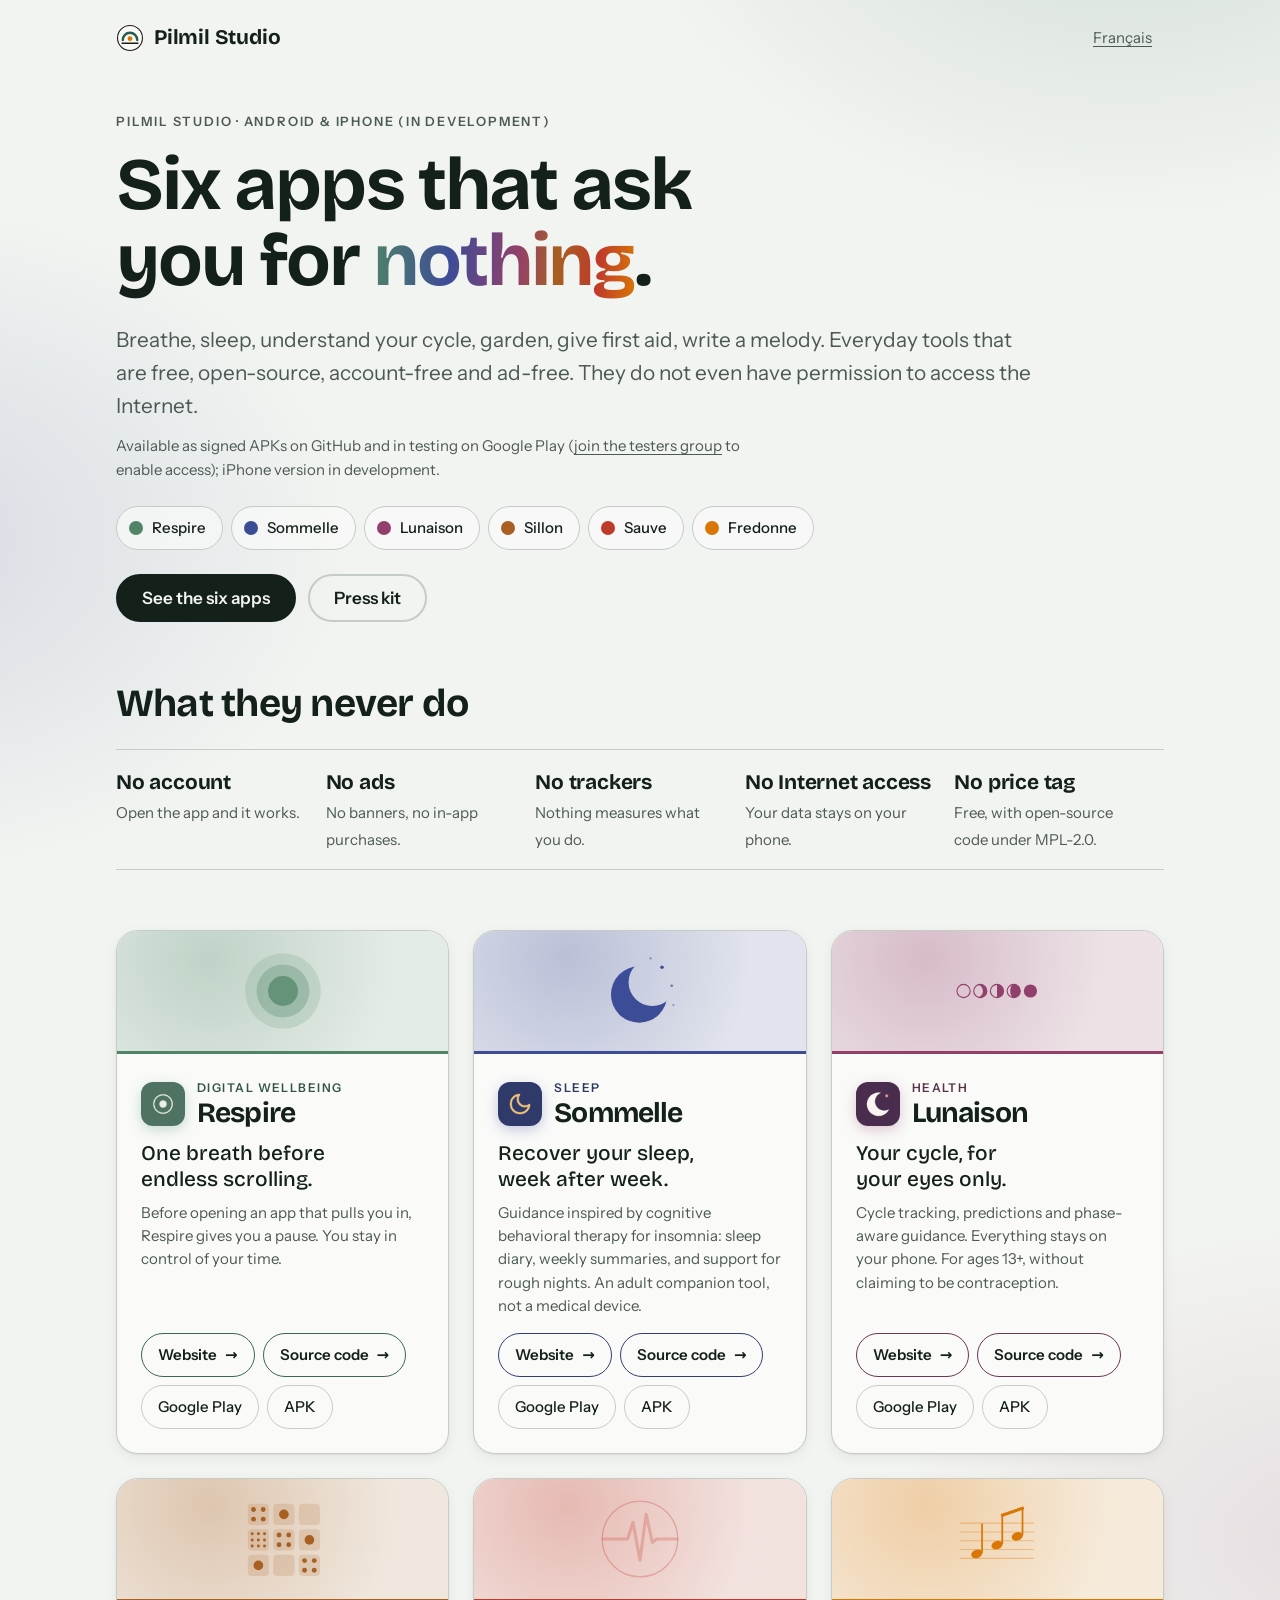
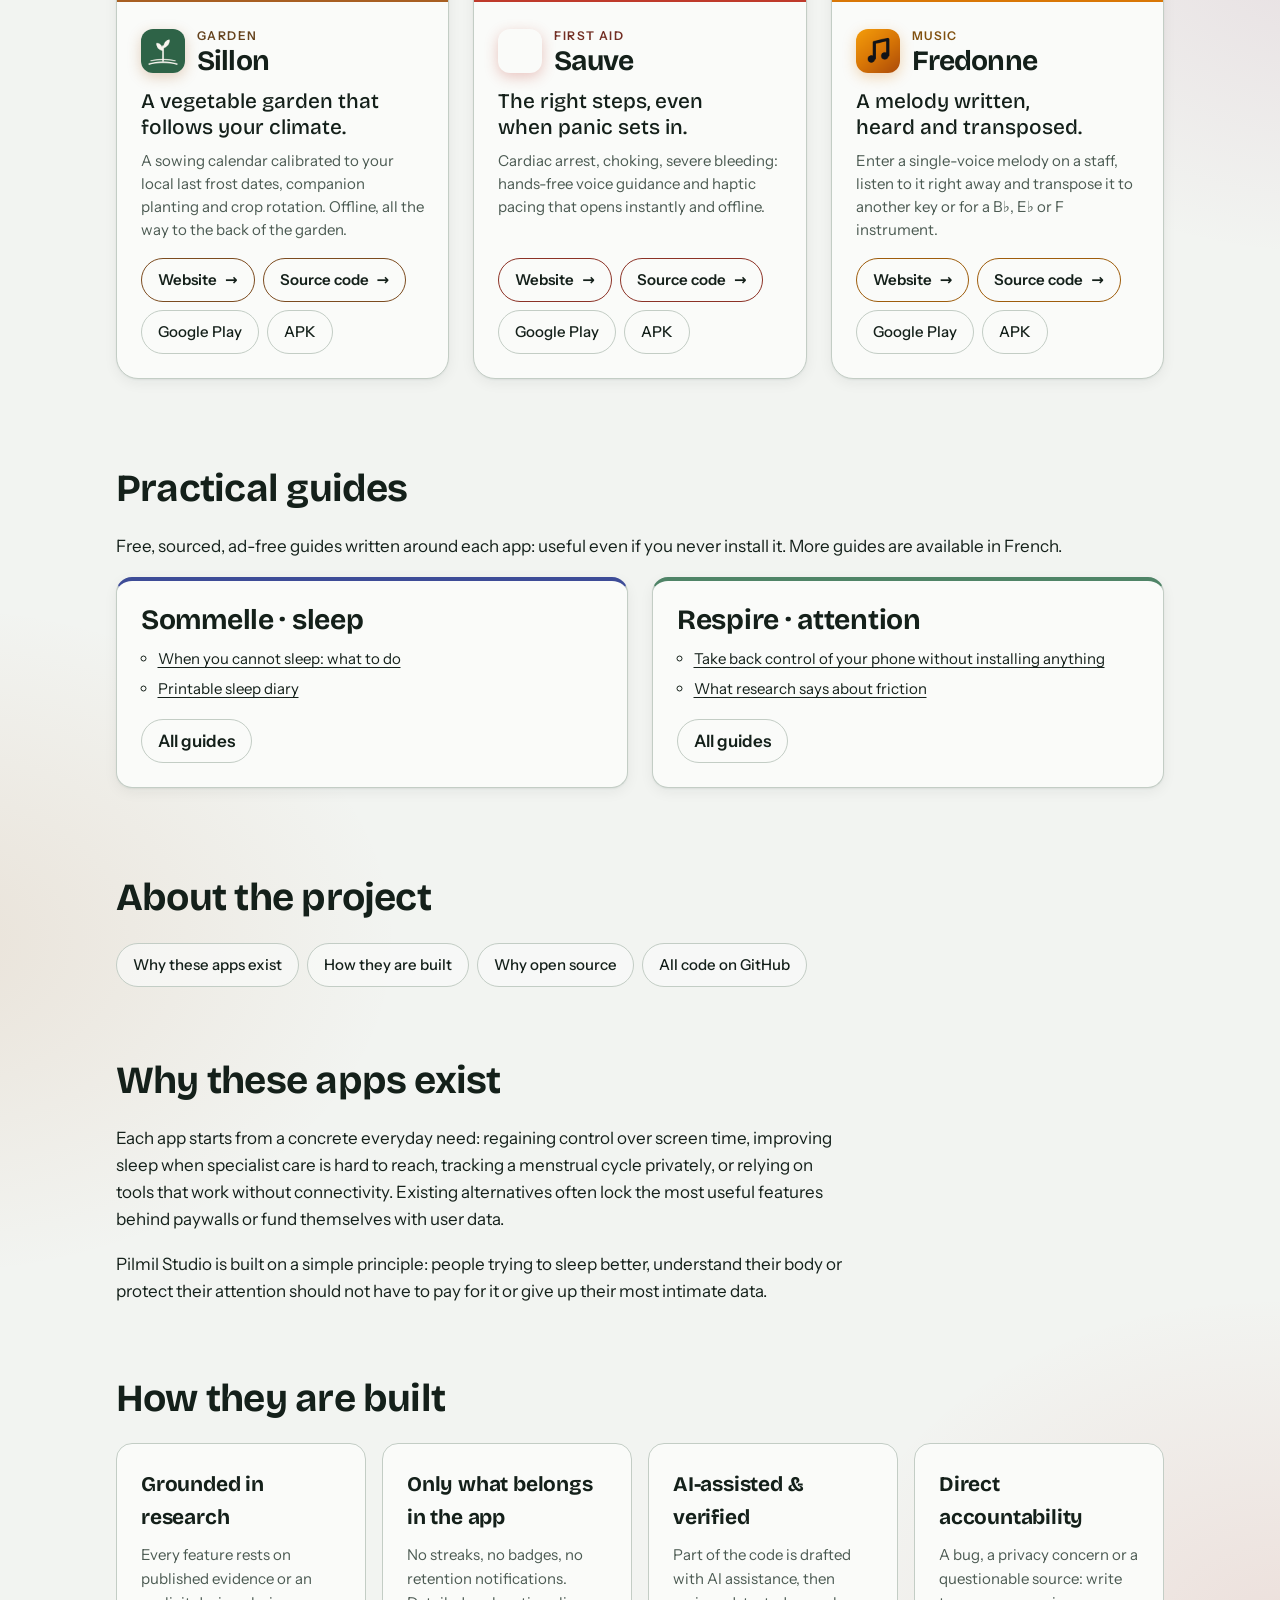
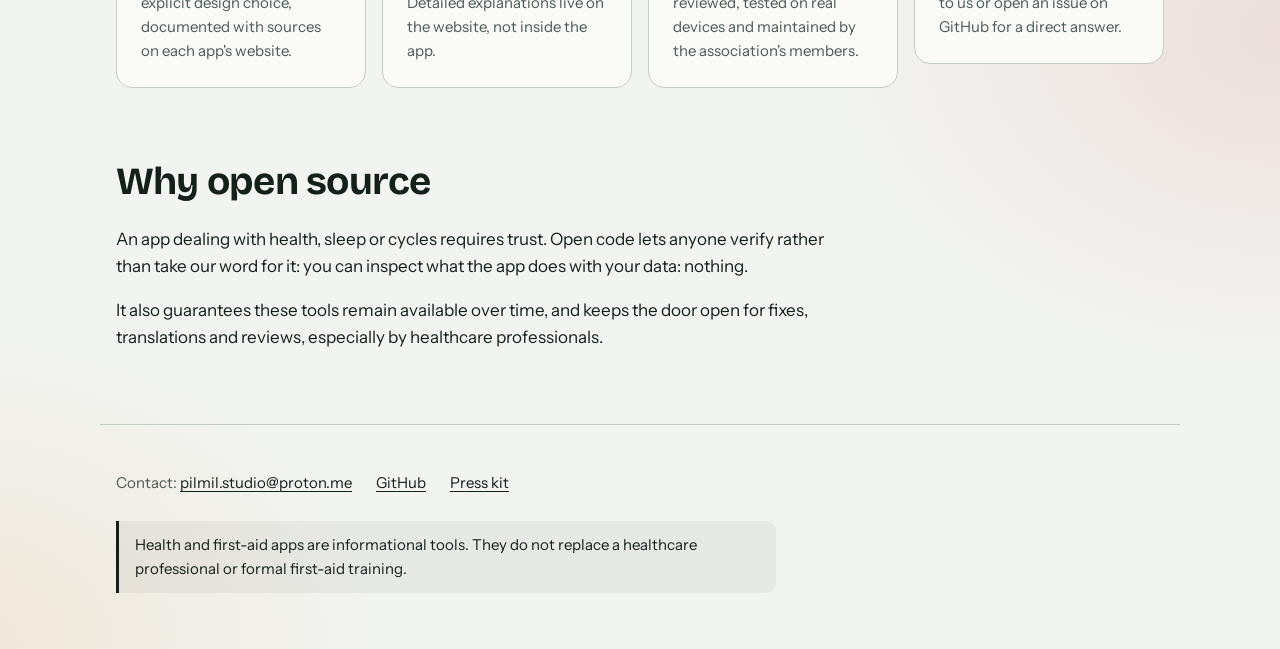
==== commit 752b0dee: "Site : section Guides pratiques et sitemaps des applis Section « Guides pratiques » sur l'accueil (f" ====
--- a/en/index.html
+++ b/en/index.html
@@ -241,6 +241,23 @@
 
   </section>
 
+  <section class="wrap about" id="guides-en">
+    <h2>Practical guides</h2>
+    <p>Free, sourced, ad-free guides written around each app: useful even if you never install it. More guides are available in French.</p>
+    <ul class="cards">
+      <li class="card c-sommelle">
+        <h3>Sommelle · sleep</h3>
+        <ul class="guide-list"><li><a href="/sommelle/en/cant-sleep.html">When you cannot sleep: what to do</a></li><li><a href="/sommelle/en/sleep-diary.html">Printable sleep diary</a></li></ul>
+        <div class="card-links"><a href="/sommelle/en/guides.html">All guides</a></div>
+      </li>
+      <li class="card c-respire">
+        <h3>Respire · attention</h3>
+        <ul class="guide-list"><li><a href="/respire/without-an-app.html">Take back control of your phone without installing anything</a></li><li><a href="/respire/why.html">What research says about friction</a></li></ul>
+        <div class="card-links"><a href="/respire/guides.html">All guides</a></div>
+      </li>
+    </ul>
+  </section>
+
   <section class="wrap about" id="about">
     <h2>About the project</h2>
     <ul class="jump">
--- a/css/home.css
+++ b/css/home.css
@@ -350,3 +350,5 @@
   a { text-decoration: underline; }
   .grad { color: #000; background: none; }
 }
+
+.guide-list { margin: 0; padding-left: 1.1em; display: grid; gap: var(--s-2); font-size: var(--step--1); line-height: 1.45; }
